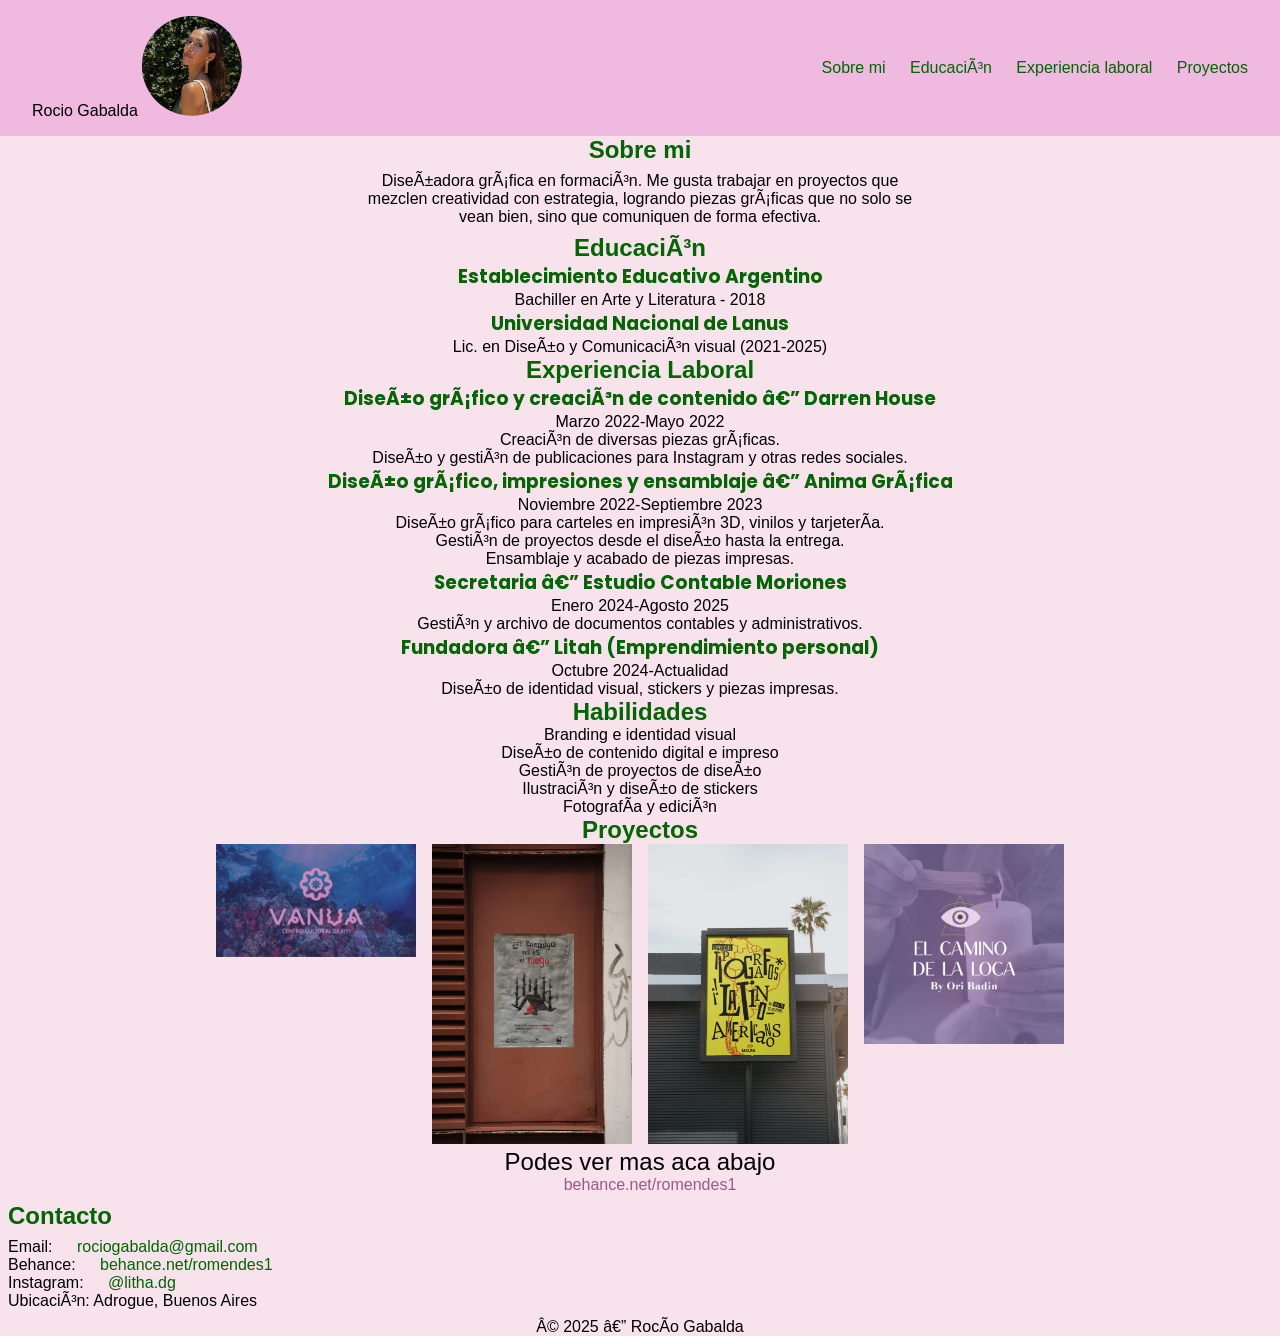
==== index.html @ cb828df1 "actualizaciones en css" ====
<!DOCTYPE html>
<html>

<head>
    <link rel="icon" href="imagenes/rg.png" alt="favicon"
    <meta charset="utf-8" />
    <title>Rocio Gabalda</title>
    <link rel="stylesheet" href="estilos.css">
</head>

<body>
    <header>
        <div class="nombreylogo>"
        <h1>Rocio Gabalda</h1>
        <img src="imagenes/yo.png" alt="foto perfil" width="100" height="100" />
        </div>
        <nav>
            <a href="#sobre-mi">Sobre mi</a>
            <a href="#educacion">Educación</a>
            <a href="#experiencia laboral">Experiencia laboral</a>
            <a href="#proyectos">Proyectos</a>
        </nav>
    </header>
    <main>
        <section class="flexbox_sobremi">
            <h2 class="titulo_sobremi">Sobre mi</h2>
            <p class="descripcion_sobremi">Diseñadora gráfica en formación. Me gusta trabajar en proyectos que mezclen
                creatividad con
                estrategia, logrando piezas gráficas que no solo se vean bien, sino que
                comuniquen de forma efectiva.</p>
        </section>
        <section id="contenedor" class="flexbox-educacion">
            <h2>Educación</h2>
            <div class="eduacion-contenedor"></div>
            </div>
            <div class="educativo">
                <h3>Establecimiento Educativo Argentino</h3>
                <p>Bachiller en Arte y Literatura - 2018</p>
            </div>
            <div class="unla">
                <h3>Universidad Nacional de Lanus</h3>
                <p>Lic. en Diseño y Comunicación visual (2021-2025)</p>
            </div>
        </section>
        <section class="flexbox_trabajos">
            <h2>Experiencia Laboral</h2>
            <article>
                <h3>Diseño gráfico y creación de contenido — Darren House</h3>
                <p>Marzo 2022-Mayo 2022</p>
                <ul>
                    <li>Creación de diversas piezas gráficas.</li>
                    <li>Diseño y gestión de publicaciones para Instagram y otras redes sociales.</li>
                </ul>
            </article>
            <article>
                <h3>Diseño gráfico, impresiones y ensamblaje — Anima Gráfica</h3>
                <p>Noviembre 2022-Septiembre 2023</p>
                <ul>
                    <li>Diseño gráfico para carteles en impresión 3D, vinilos y tarjetería.</li>
                    <li>Gestión de proyectos desde el diseño hasta la entrega.</li>
                    <li>Ensamblaje y acabado de piezas impresas.</li>
                </ul>
            </article>
            <article>
                <h3>Secretaria — Estudio Contable Moriones</h3>
                <p>Enero 2024-Agosto 2025</p>
                <ul>
                    <li>Gestión y archivo de documentos contables y administrativos.</li>
                </ul>
            </article>
            <article>
                <h3>Fundadora — Litah (Emprendimiento personal)</h3>
                <p>Octubre 2024-Actualidad</p>
                <ul>
                    <li>Diseño de identidad visual, stickers y piezas impresas.</li>
                </ul>
            </article>
        </section>
        <h2>Habilidades</h2>
        <ul>
            <li>Branding e identidad visual</li>
            <li>Diseño de contenido digital e impreso</li>
            <li>Gestión de proyectos de diseño</li>
            <li>Ilustración y diseño de stickers</li>
            <li>Fotografía y edición</li>
        </ul>
        <section>
            <h2>Proyectos</h2>
            <ul class="proyectos_imagenes_flex">
                <li><img src="imagenes/vanua.jpg" alt="vanua centro cultural" width="200"></li>
                <li><img src="imagenes/Glued.jpeg" alt="poster incendios" width="200"></li>
                <li><img src="imagenes/tipografia.jpeg" alt="poster tipografico" width="200"></li>
                <li><img src="imagenes/elcaminodelaloca.jpg" alt="el camino de la loca" width="200"></li>
            </ul>
        </section>
        <div class="flexbox_vermas">
            <p class="vermas">Podes ver mas aca abajo</p>
            <a class="behance" href="https://www.behance.net/romendes1" target="_blank">behance.net/romendes1</a>
        </div>
    </main>
    <footer>
        <h2 class="contactoalineado">Contacto</h2>
        <ul class="alinearcontactos">
            <li>Email: <a href="mailto:rociogabalda@gmail.com">rociogabalda@gmail.com</a></li>
            <li>Behance: <a href="https://www.behance.net/romendes1" target="_blank">behance.net/romendes1</a></li>
            <li>Instagram: <a href="https://www.instagram.com/litha.dg" target="_blank">@litha.dg</a></li>
            <li>Ubicación: Adrogue, Buenos Aires</li>
        </ul>
        <p>© 2025 — Rocío Gabalda</p>
    </footer>
</body>

</html>
---- estilos.css ----
/* CSS DOCUMENT */
@charset "utf-8";

@font-face {
    font-family: poppins regular;
    src: url(fuentes/Poppins-Regular.ttf) format(truetype);
    font-weight: normal;
    font-style: normal;
}

@font-face {
    font-family: poppins bold;
    src: url(fuentes/Poppins-Bold.ttf) format(truetype);
    font-weight: bold;
    font-style: normal;
}

@font-face {
    font-family: poppins light;
    src: url(fuentes/Poppins-Light.ttf) format(truetype);
    font-weight: lighter;
    font-style: normal;

}


body {
    font-family: poppins light, sans-serif;
    color:s #1d851daf;
    background-color: #f8e2eb;
}

/*aplicaciones*/


h2 {
    font-family: poppins bold, sans-serif color;
    color: darkgreen
}

h3 {
    font-family: poppins bold, sans-serif;
    color: darkgreen
}

* {
    margin: 0;
    padding: 0;
    box-sizing: border-box;
}
header {
    display: flex;
    align-items: center;
    justify-content: space-between;
    padding: 16px 32px;
    background-color: rgb(240, 186, 224);
}
.nombreylogo {
    display: flex;
    align-items: center;
}
h1 {
    font-family: poppins regular, sans-serif;
    font-size: 2.5rem;
    color: darkgreen
}
a {
    text-decoration: none;  
    color: darkgreen;
    margin-left: 20px;
}
a:hover {
    color: rgb(156, 88, 136);
}
.descripcion_sobremi {
    display: flex;
    align-items: center;
    justify-content: space-between;
    width: 35rem;
    margin: 0.5rem;
    text-align: center;

}

.flexbox_sobremi {
    display: flex;
    align-items: center;
    flex-direction: column;
}

.proyectos_imagenes_flex {
    display: flex;
    justify-content: center;
    gap: 1rem;
    list-style: none;
    flex-wrap: wrap;
}
.flexbox_vermas {
    display: flex;
    flex-direction: column;
    text-align: center;
}
.vermas {
    font-size: 1.5rem;
}
.behance {
    text-decoration: none;
    color: rgb(156, 88, 136);
}
.behance:hover {
    color: rgb(9, 75, 29);
    font-weight: bold;
}
p, h2, h3 {
    text-wrap-style:balance;
    text-align: center;
}
ul {
    text-wrap-style:balance;
    text-align: center;
    list-style: none;
}
.alinearcontactos, .contactoalineado {
    text-align: left;
    margin: 0.5rem
;
}
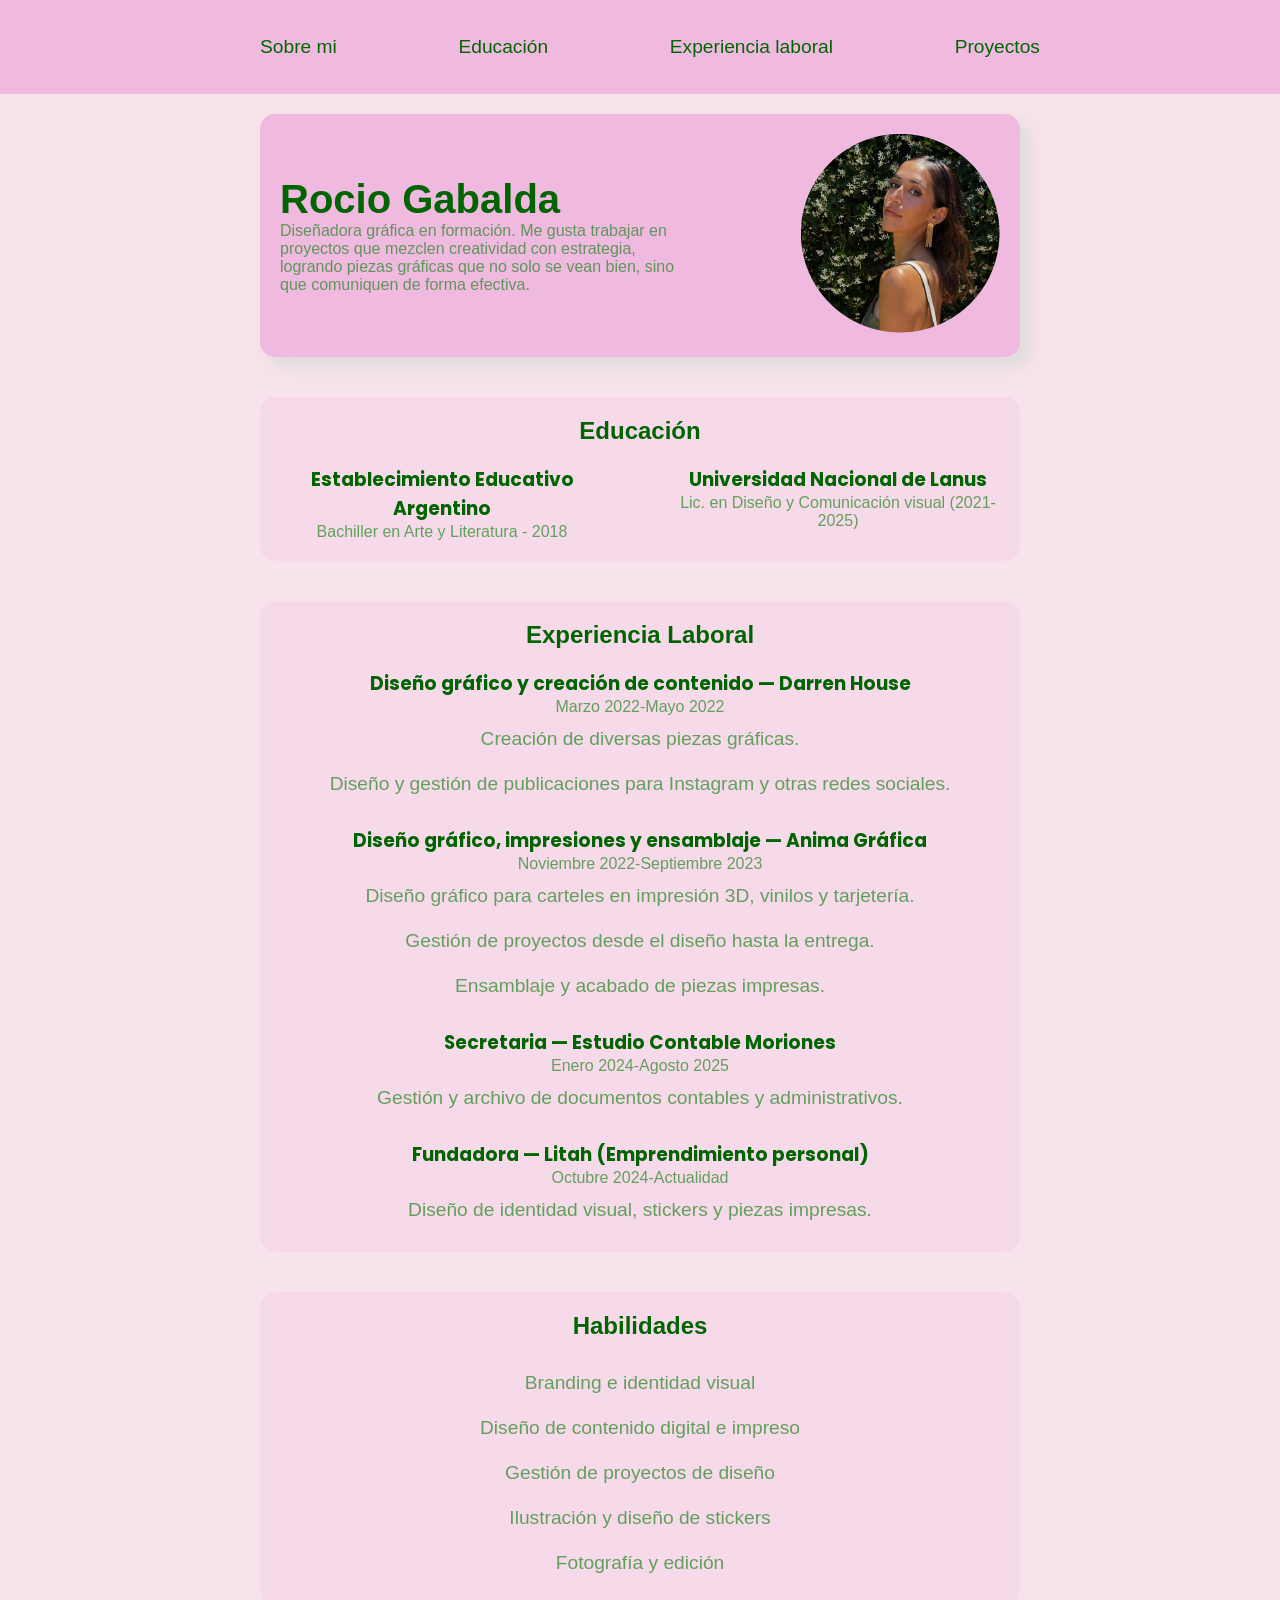
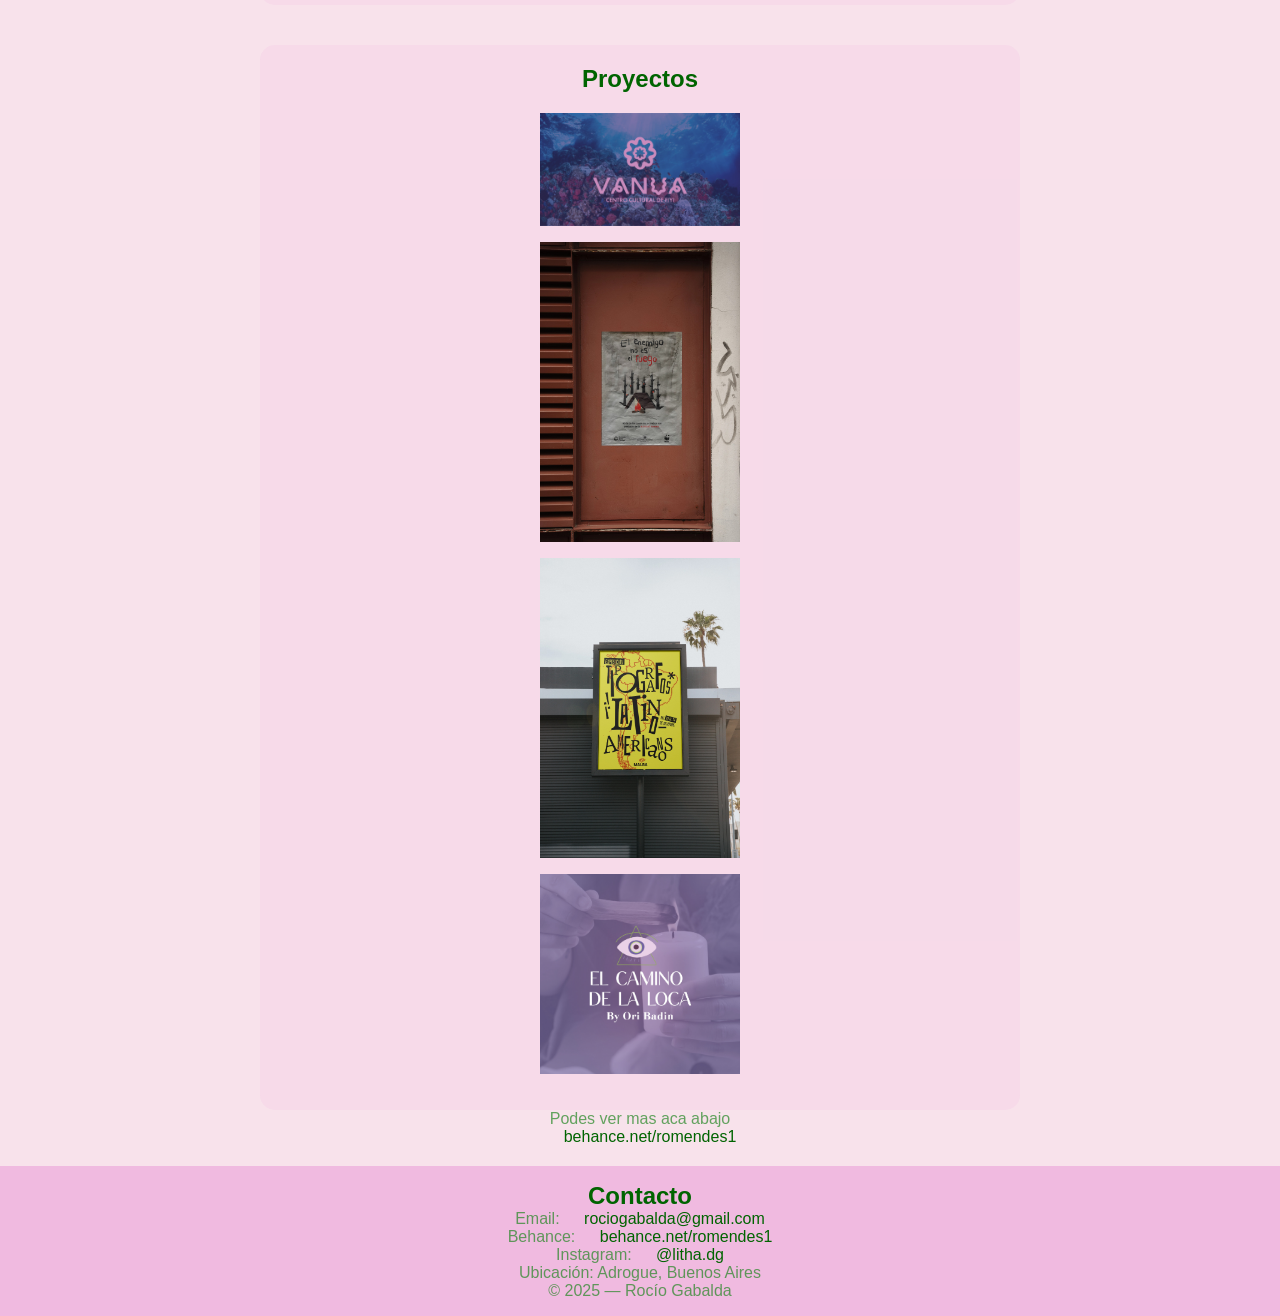
==== commit 83f033c7: "actualizaciones en css y html" ====
--- a/index.html
+++ b/index.html
@@ -1,81 +1,84 @@
 <!DOCTYPE html>
-<html>
-
+<html lang="es">
+ 
 <head>
-    <link rel="icon" href="imagenes/rg.png" alt="favicon"
-    <meta charset="utf-8" />
+    <link rel="icon" href="imagenes/rg.png" alt="favicon">
+    <meta charset="utf-8"/>
     <title>Rocio Gabalda</title>
     <link rel="stylesheet" href="estilos.css">
 </head>
-
+ 
 <body>
-    <header>
-        <div class="nombreylogo>"
-        <h1>Rocio Gabalda</h1>
-        <img src="imagenes/yo.png" alt="foto perfil" width="100" height="100" />
-        </div>
-        <nav>
-            <a href="#sobre-mi">Sobre mi</a>
-            <a href="#educacion">Educación</a>
-            <a href="#experiencia laboral">Experiencia laboral</a>
-            <a href="#proyectos">Proyectos</a>
-        </nav>
-    </header>
-    <main>
-        <section class="flexbox_sobremi">
-            <h2 class="titulo_sobremi">Sobre mi</h2>
-            <p class="descripcion_sobremi">Diseñadora gráfica en formación. Me gusta trabajar en proyectos que mezclen
+<header>
+    <nav>
+        <a href="#sobre-mi">Sobre mi</a>
+        <a href="#educacion">Educación</a>
+        <a href="#experiencia laboral">Experiencia laboral</a>
+        <a href="#proyectos">Proyectos</a>
+    </nav>
+</header>
+ 
+<main>
+    <div class="contenedor-titulo">
+        <div>
+            <h1>Rocio Gabalda</h1>
+            <p>
+                Diseñadora gráfica en formación. Me gusta trabajar en proyectos que mezclen
                 creatividad con
                 estrategia, logrando piezas gráficas que no solo se vean bien, sino que
-                comuniquen de forma efectiva.</p>
-        </section>
-        <section id="contenedor" class="flexbox-educacion">
-            <h2>Educación</h2>
-            <div class="eduacion-contenedor"></div>
-            </div>
-            <div class="educativo">
-                <h3>Establecimiento Educativo Argentino</h3>
-                <p>Bachiller en Arte y Literatura - 2018</p>
-            </div>
-            <div class="unla">
-                <h3>Universidad Nacional de Lanus</h3>
-                <p>Lic. en Diseño y Comunicación visual (2021-2025)</p>
-            </div>
-        </section>
-        <section class="flexbox_trabajos">
-            <h2>Experiencia Laboral</h2>
-            <article>
-                <h3>Diseño gráfico y creación de contenido — Darren House</h3>
-                <p>Marzo 2022-Mayo 2022</p>
-                <ul>
-                    <li>Creación de diversas piezas gráficas.</li>
-                    <li>Diseño y gestión de publicaciones para Instagram y otras redes sociales.</li>
-                </ul>
-            </article>
-            <article>
-                <h3>Diseño gráfico, impresiones y ensamblaje — Anima Gráfica</h3>
-                <p>Noviembre 2022-Septiembre 2023</p>
-                <ul>
-                    <li>Diseño gráfico para carteles en impresión 3D, vinilos y tarjetería.</li>
-                    <li>Gestión de proyectos desde el diseño hasta la entrega.</li>
-                    <li>Ensamblaje y acabado de piezas impresas.</li>
-                </ul>
-            </article>
-            <article>
-                <h3>Secretaria — Estudio Contable Moriones</h3>
-                <p>Enero 2024-Agosto 2025</p>
-                <ul>
-                    <li>Gestión y archivo de documentos contables y administrativos.</li>
-                </ul>
-            </article>
-            <article>
-                <h3>Fundadora — Litah (Emprendimiento personal)</h3>
-                <p>Octubre 2024-Actualidad</p>
-                <ul>
-                    <li>Diseño de identidad visual, stickers y piezas impresas.</li>
-                </ul>
-            </article>
-        </section>
+                comuniquen de forma efectiva.
+            </p>
+        </div>
+        <div>
+            <img src="imagenes/yo.png" alt="foto perfil"/>
+        </div>
+    </div>
+    <section id="contenedor" class="flexbox-educacion">
+        <h2>Educación</h2>
+        <div class="educativo">
+            <h3>Establecimiento Educativo Argentino</h3>
+            <p>Bachiller en Arte y Literatura - 2018</p>
+        </div>
+        <div class="unla">
+            <h3>Universidad Nacional de Lanus</h3>
+            <p>Lic. en Diseño y Comunicación visual (2021-2025)</p>
+        </div>
+    </section>
+    <section class="flexbox_trabajos">
+        <h2>Experiencia Laboral</h2>
+        <article>
+            <h3>Diseño gráfico y creación de contenido — Darren House</h3>
+            <p>Marzo 2022-Mayo 2022</p>
+            <ul>
+                <li>Creación de diversas piezas gráficas.</li>
+                <li>Diseño y gestión de publicaciones para Instagram y otras redes sociales.</li>
+            </ul>
+        </article>
+        <article>
+            <h3>Diseño gráfico, impresiones y ensamblaje — Anima Gráfica</h3>
+            <p>Noviembre 2022-Septiembre 2023</p>
+            <ul>
+                <li>Diseño gráfico para carteles en impresión 3D, vinilos y tarjetería.</li>
+                <li>Gestión de proyectos desde el diseño hasta la entrega.</li>
+                <li>Ensamblaje y acabado de piezas impresas.</li>
+            </ul>
+        </article>
+        <article>
+            <h3>Secretaria — Estudio Contable Moriones</h3>
+            <p>Enero 2024-Agosto 2025</p>
+            <ul>
+                <li>Gestión y archivo de documentos contables y administrativos.</li>
+            </ul>
+        </article>
+        <article>
+            <h3>Fundadora — Litah (Emprendimiento personal)</h3>
+            <p>Octubre 2024-Actualidad</p>
+            <ul>
+                <li>Diseño de identidad visual, stickers y piezas impresas.</li>
+            </ul>
+        </article>
+    </section>
+    <section>
         <h2>Habilidades</h2>
         <ul>
             <li>Branding e identidad visual</li>
@@ -84,30 +87,34 @@
             <li>Ilustración y diseño de stickers</li>
             <li>Fotografía y edición</li>
         </ul>
-        <section>
-            <h2>Proyectos</h2>
-            <ul class="proyectos_imagenes_flex">
-                <li><img src="imagenes/vanua.jpg" alt="vanua centro cultural" width="200"></li>
-                <li><img src="imagenes/Glued.jpeg" alt="poster incendios" width="200"></li>
-                <li><img src="imagenes/tipografia.jpeg" alt="poster tipografico" width="200"></li>
-                <li><img src="imagenes/elcaminodelaloca.jpg" alt="el camino de la loca" width="200"></li>
-            </ul>
-        </section>
-        <div class="flexbox_vermas">
-            <p class="vermas">Podes ver mas aca abajo</p>
+    </section>
+    <section>
+        <h2>Proyectos</h2>
+        <ul class="proyectos_imagenes_flex">
+            <li><img src="imagenes/vanua.jpg" alt="vanua centro cultural" width="200"></li>
+            <li><img src="imagenes/Glued.jpeg" alt="poster incendios" width="200"></li>
+            <li><img src="imagenes/tipografia.jpeg" alt="poster tipografico" width="200"></li>
+            <li><img src="imagenes/elcaminodelaloca.jpg" alt="el camino de la loca" width="200"></li>
+        </ul>
+    </section>
+    <div class="flexbox_vermas">
+        <p class="vermas">Podes ver mas aca abajo</p>
+        <p>
             <a class="behance" href="https://www.behance.net/romendes1" target="_blank">behance.net/romendes1</a>
-        </div>
-    </main>
-    <footer>
-        <h2 class="contactoalineado">Contacto</h2>
-        <ul class="alinearcontactos">
-            <li>Email: <a href="mailto:rociogabalda@gmail.com">rociogabalda@gmail.com</a></li>
-            <li>Behance: <a href="https://www.behance.net/romendes1" target="_blank">behance.net/romendes1</a></li>
-            <li>Instagram: <a href="https://www.instagram.com/litha.dg" target="_blank">@litha.dg</a></li>
-            <li>Ubicación: Adrogue, Buenos Aires</li>
-        </ul>
-        <p>© 2025 — Rocío Gabalda</p>
-    </footer>
+        </p>
+ 
+    </div>
+</main>
+<footer>
+    <h2 class="contactoalineado">Contacto</h2>
+    <ul class="alinearcontactos">
+        <li>Email: <a href="mailto:rociogabalda@gmail.com">rociogabalda@gmail.com</a></li>
+        <li>Behance: <a href="https://www.behance.net/romendes1" target="_blank">behance.net/romendes1</a></li>
+        <li>Instagram: <a href="https://www.instagram.com/litha.dg" target="_blank">@litha.dg</a></li>
+        <li>Ubicación: Adrogue, Buenos Aires</li>
+    </ul>
+    <p>© 2025 — Rocío Gabalda</p>
+</footer>
 </body>
-
-</html>+ 
+</html>
--- a/estilos.css
+++ b/estilos.css
@@ -1,127 +1,169 @@
-/* CSS DOCUMENT */
-@charset "utf-8";
-
+@charset "utf-8"; /* CSS DOCUMENT */
+ 
 @font-face {
     font-family: poppins regular;
     src: url(fuentes/Poppins-Regular.ttf) format(truetype);
     font-weight: normal;
     font-style: normal;
 }
-
+ 
 @font-face {
     font-family: poppins bold;
     src: url(fuentes/Poppins-Bold.ttf) format(truetype);
     font-weight: bold;
     font-style: normal;
 }
-
+ 
 @font-face {
     font-family: poppins light;
     src: url(fuentes/Poppins-Light.ttf) format(truetype);
-    font-weight: lighter;
+    font-weight: auto;
     font-style: normal;
-
 }
-
-
-body {
-    font-family: poppins light, sans-serif;
-    color:s #1d851daf;
-    background-color: #f8e2eb;
-}
-
-/*aplicaciones*/
-
-
-h2 {
-    font-family: poppins bold, sans-serif color;
-    color: darkgreen
-}
-
-h3 {
-    font-family: poppins bold, sans-serif;
-    color: darkgreen
-}
-
+ 
 * {
     margin: 0;
     padding: 0;
     box-sizing: border-box;
 }
-header {
-    display: flex;
-    align-items: center;
-    justify-content: space-between;
-    padding: 16px 32px;
-    background-color: rgb(240, 186, 224);
+ 
+body {
+    font-family: poppins light, sans-serif;
+    color: #1d851daf;
+    background-color: #f8e2eb;
 }
-.nombreylogo {
-    display: flex;
-    align-items: center;
-}
+ 
+/*aplicaciones*/
+ 
 h1 {
     font-family: poppins regular, sans-serif;
     font-size: 2.5rem;
     color: darkgreen
 }
+ 
+h2 {
+    font-family: poppins bold, sans-serif color;
+    color: darkgreen
+}
+ 
+h3 {
+    font-family: poppins bold, sans-serif;
+    color: darkgreen
+}
+ 
 a {
-    text-decoration: none;  
+    text-decoration: none;
     color: darkgreen;
     margin-left: 20px;
 }
+ 
 a:hover {
     color: rgb(156, 88, 136);
 }
-.descripcion_sobremi {
+ 
+p, h2, h3 {
+    text-align: center;
+}
+ 
+ul {
+    text-align: center;
+    list-style: none;
+}
+ 
+header {
+    padding: 16px 32px;
+    background-color: rgb(240, 186, 224);
+    width: 100%;
+}
+ 
+header nav {
     display: flex;
     align-items: center;
     justify-content: space-between;
-    width: 35rem;
-    margin: 0.5rem;
-    text-align: center;
-
+    max-width: 800px;
+    margin: 0 auto;
+    padding-top: 20px;
+    padding-bottom: 20px;
 }
-
-.flexbox_sobremi {
+ 
+header nav a {
+    text-decoration: none;
+    color: darkgreen;
+    font-size: 1.2rem;
+}
+ 
+main {
+    max-width: 800px;
+    margin: 0 auto;
+    padding: 20px;
+}
+ 
+ 
+div.contenedor-titulo {
+    /*border: 1px solid darkgreen;*/
+    padding: 20px;
     display: flex;
+    gap: 20px;
+    justify-content: space-between;
     align-items: center;
-    flex-direction: column;
+    background-color: rgb(240, 186, 224);
+    border-radius: 15px;
+    box-shadow: #DDD 10px 10px 15px;
 }
-
-.proyectos_imagenes_flex {
+ 
+div.contenedor-titulo div:first-child {
+    max-width: 400px;
+}
+ 
+div.contenedor-titulo div:first-child p  {
+    text-align: left;
+}
+ 
+div.contenedor-titulo h1 {
+    margin:0;
+    padding:0;
+}
+ 
+section {
+    margin-top: 40px;
+    padding:20px;
+    background-color: rgba(240, 185, 223, 0.2);
     display: flex;
-    justify-content: center;
-    gap: 1rem;
-    list-style: none;
     flex-wrap: wrap;
+    gap: 20px;
+    justify-content: space-between;
+    justify-items: center;
+    border-radius: 15px;
 }
-.flexbox_vermas {
-    display: flex;
-    flex-direction: column;
+ 
+section h2 {
+    width: 100%;
+}
+section div {
+    width: 45%;
     text-align: center;
 }
-.vermas {
-    font-size: 1.5rem;
-}
-.behance {
-    text-decoration: none;
-    color: rgb(156, 88, 136);
-}
-.behance:hover {
-    color: rgb(9, 75, 29);
-    font-weight: bold;
-}
-p, h2, h3 {
-    text-wrap-style:balance;
+section article {
+    width: 100%;
     text-align: center;
 }
-ul {
-    text-wrap-style:balance;
+section ul {
+    width: 100%;
     text-align: center;
-    list-style: none;
 }
-.alinearcontactos, .contactoalineado {
-    text-align: left;
-    margin: 0.5rem
-;
+section ul li {
+    font-size: 1.2rem;
+    line-height: 45px;
+    transition: all 0.3s ease-in-out;
+    cursor: pointer;
+}
+section ul li:hover {
+    color: rgb(240, 186, 224);
+    transform: scale(1.1);
+}
+ 
+footer {
+    padding: 16px 32px;
+    background-color: rgb(240, 186, 224);
+    width: 100%;
 }
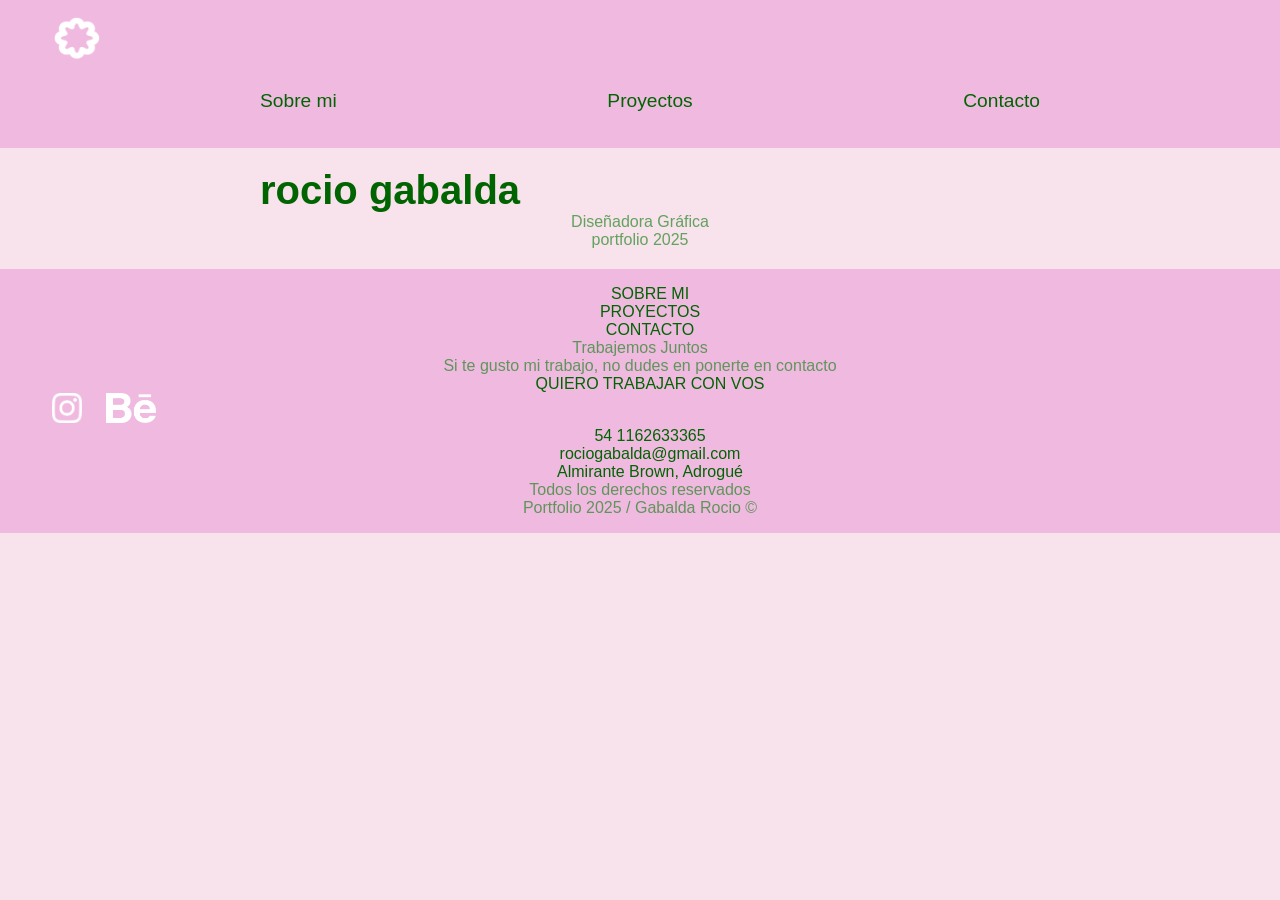
==== commit 3fbd3df3: "agregue fuentes" ====
--- a/index.html
+++ b/index.html
@@ -1,120 +1,106 @@
 <!DOCTYPE html>
 <html lang="es">
- 
+
 <head>
-    <link rel="icon" href="imagenes/rg.png" alt="favicon">
+    <link rel="icon" href="imagenes/favicon-rochi.png" alt="favicon">
     <meta charset="utf-8"/>
     <title>Rocio Gabalda</title>
     <link rel="stylesheet" href="estilos.css">
 </head>
- 
+
 <body>
+    
+<!---------------------------------------- HEADER --------------------------------------------->
+
 <header>
+    <a href="index.html" target="_self" class="header_logo-container">
+        <img class="header_logo" src="imagenes/header/logo-inicio.png" width="50px" height="50px">
+    </a>
     <nav>
-        <a href="#sobre-mi">Sobre mi</a>
-        <a href="#educacion">Educación</a>
-        <a href="#experiencia laboral">Experiencia laboral</a>
-        <a href="#proyectos">Proyectos</a>
+        <a href="sobremi.html"target="_self">Sobre mi</a>
+        <a href="proyectos.html" target="_self">Proyectos</a>
+        <a href="contacto.html" target="_self">Contacto</a>
     </nav>
 </header>
- 
-<main>
-    <div class="contenedor-titulo">
-        <div>
-            <h1>Rocio Gabalda</h1>
-            <p>
-                Diseñadora gráfica en formación. Me gusta trabajar en proyectos que mezclen
-                creatividad con
-                estrategia, logrando piezas gráficas que no solo se vean bien, sino que
-                comuniquen de forma efectiva.
-            </p>
+
+<!---------------------------------------- MAIN --------------------------------------------->
+
+<main class="hero_fondo">
+    <div class="hero_contenedor">
+        <div class="titulo_contenedor">
+            <h1 class="titulo_hero">rocio gabalda</h1>
+            <p class="subtitulo_hero">Diseñadora Gráfica</p>
         </div>
         <div>
-            <img src="imagenes/yo.png" alt="foto perfil"/>
+            <p class="portfolio_2025">portfolio 2025</p>
         </div>
     </div>
-    <section id="contenedor" class="flexbox-educacion">
-        <h2>Educación</h2>
-        <div class="educativo">
-            <h3>Establecimiento Educativo Argentino</h3>
-            <p>Bachiller en Arte y Literatura - 2018</p>
+</main>
+
+<!---------------------------------------- FOOTER --------------------------------------------->
+
+<footer class="footer_contenedor">
+    <div class="footer_contactos">
+        <div class="botones_contenedor">
+            <div class="interlineado_botones_footer">
+            <ul class="botones_footer">
+                <li><a href="sobremi.html">SOBRE MI</a></li>
+                <li><a href="proyectos.html">PROYECTOS</a></li>
+                <li><a href="contacto.html">CONTACTO</a></li>
+            </ul>
         </div>
-        <div class="unla">
-            <h3>Universidad Nacional de Lanus</h3>
-            <p>Lic. en Diseño y Comunicación visual (2021-2025)</p>
         </div>
-    </section>
-    <section class="flexbox_trabajos">
-        <h2>Experiencia Laboral</h2>
-        <article>
-            <h3>Diseño gráfico y creación de contenido — Darren House</h3>
-            <p>Marzo 2022-Mayo 2022</p>
+
+    <div class="container_trabajemosjuntos">
+        <div class="titulo_trabajemos">
+            <p class="trabajemosjuntos">Trabajemos Juntos</p>
+            <p class="sitegustomitrabajo">Si te gusto mi trabajo, no dudes en ponerte en contacto</p>
+        </div>
+        <div class="container_boton_quierotrabajarconvos">
+            <p class="boton_quierotrabajarconvos"><a href="contacto.html">QUIERO TRABAJAR CON VOS</a></p>
+        </div>
+    </div>
+
+    <div class="container_contactos">
+        <div class="derecha_contactos">
+            <div class="container_iconos_redes">
+                <a class="iconos_redes" href="https://www.instagram.com/litha.dg/" target="_blank">
+                    <img href="https://www.instagram.com/litha.dg/" target="_blank" src="imagenes/footer/instagram.png" width="30px" height="30px" alt="iconoig">
+                </a>
+                <a class="iconos_redes" href="https://www.behance.net/romendes1" target="_blank">
+                    <img src="imagenes/footer/behance.png" width="50px" height="30px" alt="iconobehance"> 
+                </a>
+            </div>
+
+        <div class="container_lista_contactos">    
             <ul>
-                <li>Creación de diversas piezas gráficas.</li>
-                <li>Diseño y gestión de publicaciones para Instagram y otras redes sociales.</li>
+                <li> 
+                    <a class="lista_contactos" href="" target="_blank">54 1162633365 </a>
+                </li>
+                <li> 
+                    <a class="lista_contactos" href="" target="_blank">rociogabalda@gmail.com </a>
+                </li>
+                <li> 
+                    <a class="lista_contactos" href="" target="_blank">Almirante Brown, Adrogué</a>
+                </li>
             </ul>
-        </article>
-        <article>
-            <h3>Diseño gráfico, impresiones y ensamblaje — Anima Gráfica</h3>
-            <p>Noviembre 2022-Septiembre 2023</p>
-            <ul>
-                <li>Diseño gráfico para carteles en impresión 3D, vinilos y tarjetería.</li>
-                <li>Gestión de proyectos desde el diseño hasta la entrega.</li>
-                <li>Ensamblaje y acabado de piezas impresas.</li>
-            </ul>
-        </article>
-        <article>
-            <h3>Secretaria — Estudio Contable Moriones</h3>
-            <p>Enero 2024-Agosto 2025</p>
-            <ul>
-                <li>Gestión y archivo de documentos contables y administrativos.</li>
-            </ul>
-        </article>
-        <article>
-            <h3>Fundadora — Litah (Emprendimiento personal)</h3>
-            <p>Octubre 2024-Actualidad</p>
-            <ul>
-                <li>Diseño de identidad visual, stickers y piezas impresas.</li>
-            </ul>
-        </article>
-    </section>
-    <section>
-        <h2>Habilidades</h2>
-        <ul>
-            <li>Branding e identidad visual</li>
-            <li>Diseño de contenido digital e impreso</li>
-            <li>Gestión de proyectos de diseño</li>
-            <li>Ilustración y diseño de stickers</li>
-            <li>Fotografía y edición</li>
-        </ul>
-    </section>
-    <section>
-        <h2>Proyectos</h2>
-        <ul class="proyectos_imagenes_flex">
-            <li><img src="imagenes/vanua.jpg" alt="vanua centro cultural" width="200"></li>
-            <li><img src="imagenes/Glued.jpeg" alt="poster incendios" width="200"></li>
-            <li><img src="imagenes/tipografia.jpeg" alt="poster tipografico" width="200"></li>
-            <li><img src="imagenes/elcaminodelaloca.jpg" alt="el camino de la loca" width="200"></li>
-        </ul>
-    </section>
-    <div class="flexbox_vermas">
-        <p class="vermas">Podes ver mas aca abajo</p>
-        <p>
-            <a class="behance" href="https://www.behance.net/romendes1" target="_blank">behance.net/romendes1</a>
-        </p>
- 
+        </div>
+        </div>
     </div>
-</main>
-<footer>
-    <h2 class="contactoalineado">Contacto</h2>
-    <ul class="alinearcontactos">
-        <li>Email: <a href="mailto:rociogabalda@gmail.com">rociogabalda@gmail.com</a></li>
-        <li>Behance: <a href="https://www.behance.net/romendes1" target="_blank">behance.net/romendes1</a></li>
-        <li>Instagram: <a href="https://www.instagram.com/litha.dg" target="_blank">@litha.dg</a></li>
-        <li>Ubicación: Adrogue, Buenos Aires</li>
-    </ul>
-    <p>© 2025 — Rocío Gabalda</p>
+
+    </div>
+
+
+            <div class="container_derechosdeautor">
+                <div class="texto_derechos">
+                    <p>Todos los derechos reservados</p>
+                </div>
+                <div class="texto_derechos">
+                    <p>Portfolio 2025 / Gabalda Rocio ©</p>
+                </div>
+            </div>
+        
 </footer>
 </body>
- 
+
 </html>
--- a/estilos.css
+++ b/estilos.css
@@ -1,26 +1,33 @@
 @charset "utf-8"; /* CSS DOCUMENT */
- 
+
 @font-face {
-    font-family: poppins regular;
-    src: url(fuentes/Poppins-Regular.ttf) format(truetype);
+    font-family: comba;
+    src: url(fuentes/Comba\ BoldUltraWide.ttf) format(truetype);
     font-weight: normal;
     font-style: normal;
 }
- 
+
 @font-face {
     font-family: poppins bold;
     src: url(fuentes/Poppins-Bold.ttf) format(truetype);
     font-weight: bold;
     font-style: normal;
 }
- 
+
 @font-face {
-    font-family: poppins light;
-    src: url(fuentes/Poppins-Light.ttf) format(truetype);
-    font-weight: auto;
+    font-family: poppins medium;
+    src: url(fuentes/Poppins-Medium.ttf) format(truetype);
+    font-weight: medium;
     font-style: normal;
 }
- 
+
+@font-face {
+    font-family: poppins semi bold;
+    src: url(fuentes/Poppins-SemiBold.ttf) format(truetype);
+    font-weight: bold;
+    font-style: normal;
+}
+
 * {
     margin: 0;
     padding: 0;
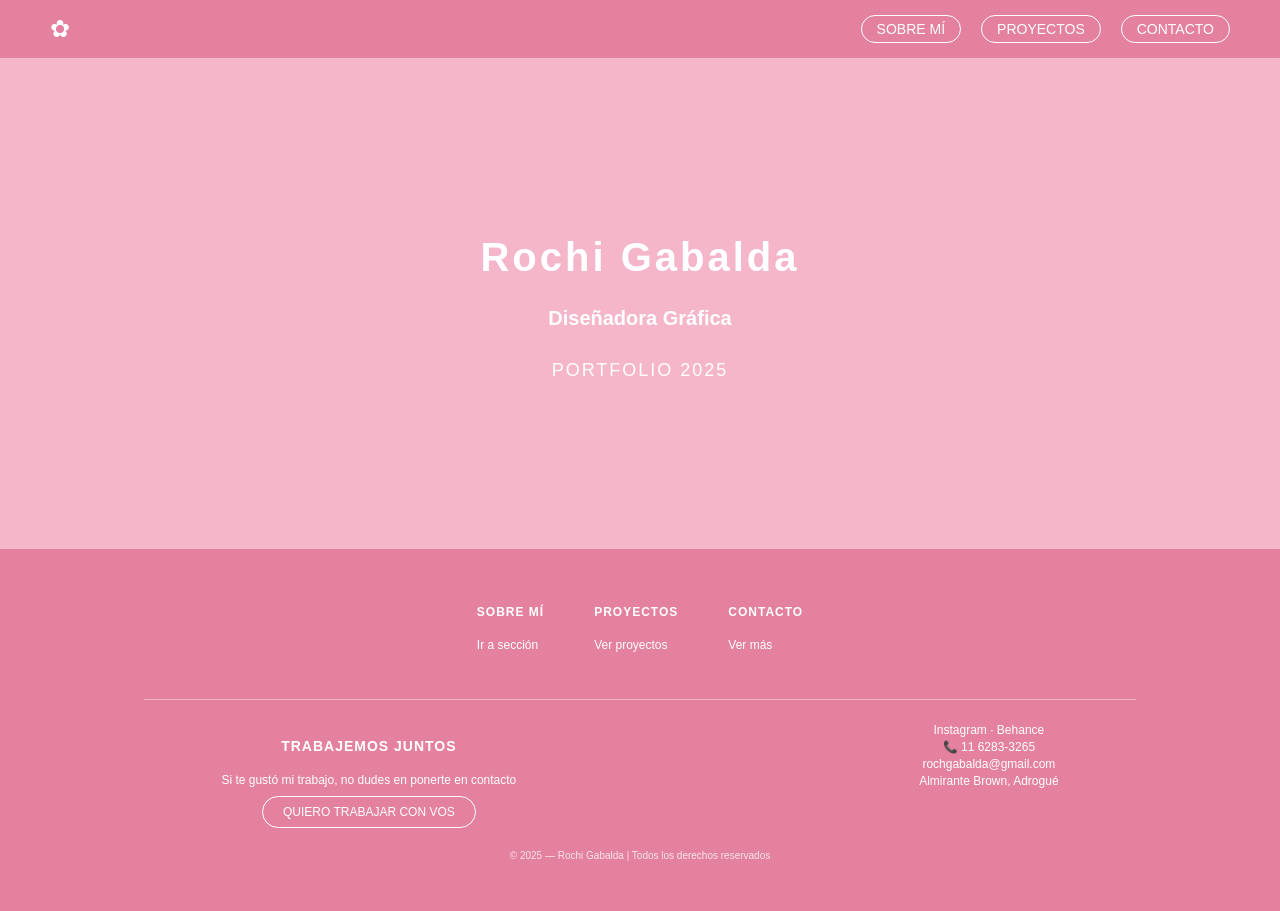
==== commit 8923d6a0: "cambie el index" ====
--- a/index.html
+++ b/index.html
@@ -1,106 +1,66 @@
 <!DOCTYPE html>
 <html lang="es">
+<head>
+  <meta charset="UTF-8">
+  <meta name="viewport" content="width=device-width, initial-scale=1.0">
+  <title>Rochi Gabalda - Portfolio 2025</title>
+  <link rel="stylesheet" href="estilos.css">
+</head>
+<body>
+  <!-- Barra de navegación -->
+  <header>
+    <div class="logo">✿</div>
+    <nav>
+      <ul>
+        <li><a href="#sobre-mi">SOBRE MÍ</a></li>
+        <li><a href="#proyectos">PROYECTOS</a></li>
+        <li><a href="#contacto">CONTACTO</a></li>
+      </ul>
+    </nav>
+  </header>
 
-<head>
-    <link rel="icon" href="imagenes/favicon-rochi.png" alt="favicon">
-    <meta charset="utf-8"/>
-    <title>Rocio Gabalda</title>
-    <link rel="stylesheet" href="estilos.css">
-</head>
+  <!-- Sección principal -->
+  <main>
+    <h1>Rochi Gabalda</h1>
+    <h2>Diseñadora Gráfica</h2>
+    <p class="portfolio">PORTFOLIO 2025</p>
+  </main>
 
-<body>
-    
-<!---------------------------------------- HEADER --------------------------------------------->
-
-<header>
-    <a href="index.html" target="_self" class="header_logo-container">
-        <img class="header_logo" src="imagenes/header/logo-inicio.png" width="50px" height="50px">
-    </a>
-    <nav>
-        <a href="sobremi.html"target="_self">Sobre mi</a>
-        <a href="proyectos.html" target="_self">Proyectos</a>
-        <a href="contacto.html" target="_self">Contacto</a>
-    </nav>
-</header>
-
-<!---------------------------------------- MAIN --------------------------------------------->
-
-<main class="hero_fondo">
-    <div class="hero_contenedor">
-        <div class="titulo_contenedor">
-            <h1 class="titulo_hero">rocio gabalda</h1>
-            <p class="subtitulo_hero">Diseñadora Gráfica</p>
-        </div>
-        <div>
-            <p class="portfolio_2025">portfolio 2025</p>
-        </div>
-    </div>
-</main>
-
-<!---------------------------------------- FOOTER --------------------------------------------->
-
-<footer class="footer_contenedor">
-    <div class="footer_contactos">
-        <div class="botones_contenedor">
-            <div class="interlineado_botones_footer">
-            <ul class="botones_footer">
-                <li><a href="sobremi.html">SOBRE MI</a></li>
-                <li><a href="proyectos.html">PROYECTOS</a></li>
-                <li><a href="contacto.html">CONTACTO</a></li>
-            </ul>
-        </div>
-        </div>
-
-    <div class="container_trabajemosjuntos">
-        <div class="titulo_trabajemos">
-            <p class="trabajemosjuntos">Trabajemos Juntos</p>
-            <p class="sitegustomitrabajo">Si te gusto mi trabajo, no dudes en ponerte en contacto</p>
-        </div>
-        <div class="container_boton_quierotrabajarconvos">
-            <p class="boton_quierotrabajarconvos"><a href="contacto.html">QUIERO TRABAJAR CON VOS</a></p>
-        </div>
+  <!-- Footer -->
+  <footer>
+    <div class="footer-container">
+      <div class="columna">
+        <h4>SOBRE MÍ</h4>
+        <p><a href="#sobre-mi">Ir a sección</a></p>
+      </div>
+      <div class="columna">
+        <h4>PROYECTOS</h4>
+        <p><a href="#proyectos">Ver proyectos</a></p>
+      </div>
+      <div class="columna">
+        <h4>CONTACTO</h4>
+        <p><a href="#contacto">Ver más</a></p>
+      </div>
     </div>
 
-    <div class="container_contactos">
-        <div class="derecha_contactos">
-            <div class="container_iconos_redes">
-                <a class="iconos_redes" href="https://www.instagram.com/litha.dg/" target="_blank">
-                    <img href="https://www.instagram.com/litha.dg/" target="_blank" src="imagenes/footer/instagram.png" width="30px" height="30px" alt="iconoig">
-                </a>
-                <a class="iconos_redes" href="https://www.behance.net/romendes1" target="_blank">
-                    <img src="imagenes/footer/behance.png" width="50px" height="30px" alt="iconobehance"> 
-                </a>
-            </div>
+    <div class="divider"></div>
 
-        <div class="container_lista_contactos">    
-            <ul>
-                <li> 
-                    <a class="lista_contactos" href="" target="_blank">54 1162633365 </a>
-                </li>
-                <li> 
-                    <a class="lista_contactos" href="" target="_blank">rociogabalda@gmail.com </a>
-                </li>
-                <li> 
-                    <a class="lista_contactos" href="" target="_blank">Almirante Brown, Adrogué</a>
-                </li>
-            </ul>
-        </div>
-        </div>
+    <div class="footer-bottom">
+      <div class="trabajemos">
+        <h4>TRABAJEMOS JUNTOS</h4>
+        <p>Si te gustó mi trabajo, no dudes en ponerte en contacto</p>
+        <a href="#contacto" class="boton">QUIERO TRABAJAR CON VOS</a>
+      </div>
+
+      <div class="info">
+        <p><a href="#">Instagram</a> · <a href="#">Behance</a></p>
+        <p>📞 11 6283-3265</p>
+        <p>rochgabalda@gmail.com</p>
+        <p>Almirante Brown, Adrogué</p>
+      </div>
     </div>
 
-    </div>
-
-
-            <div class="container_derechosdeautor">
-                <div class="texto_derechos">
-                    <p>Todos los derechos reservados</p>
-                </div>
-                <div class="texto_derechos">
-                    <p>Portfolio 2025 / Gabalda Rocio ©</p>
-                </div>
-            </div>
-        
-</footer>
+    <p class="copy">© 2025 — Rochi Gabalda | Todos los derechos reservados</p>
+  </footer>
 </body>
-
 </html>
--- a/estilos.css
+++ b/estilos.css
@@ -1,176 +1,153 @@
-@charset "utf-8"; /* CSS DOCUMENT */
-
-@font-face {
-    font-family: comba;
-    src: url(fuentes/Comba\ BoldUltraWide.ttf) format(truetype);
-    font-weight: normal;
-    font-style: normal;
+/* Estilos generales */
+body {
+  margin: 0;
+  font-family: 'Poppins', sans-serif;
+  background-color: #f5b6c9;
+  color: #fff;
+  text-align: center;
+  background-image: url('tu-fondo.png'); /* Cambia por tu imagen */
+  background-size: cover;
+  background-position: center;
 }
 
-@font-face {
-    font-family: poppins bold;
-    src: url(fuentes/Poppins-Bold.ttf) format(truetype);
-    font-weight: bold;
-    font-style: normal;
+/* Header */
+header {
+  background-color: #e3819f;
+  display: flex;
+  justify-content: space-between;
+  align-items: center;
+  padding: 15px 50px;
 }
 
-@font-face {
-    font-family: poppins medium;
-    src: url(fuentes/Poppins-Medium.ttf) format(truetype);
-    font-weight: medium;
-    font-style: normal;
+.logo {
+  font-size: 24px;
 }
 
-@font-face {
-    font-family: poppins semi bold;
-    src: url(fuentes/Poppins-SemiBold.ttf) format(truetype);
-    font-weight: bold;
-    font-style: normal;
+nav ul {
+  list-style: none;
+  display: flex;
+  gap: 20px;
+  margin: 0;
+  padding: 0;
 }
 
-* {
-    margin: 0;
-    padding: 0;
-    box-sizing: border-box;
+nav a {
+  text-decoration: none;
+  color: #fff;
+  font-size: 14px;
+  border: 1px solid #fff;
+  border-radius: 20px;
+  padding: 5px 15px;
+  transition: 0.3s;
 }
- 
-body {
-    font-family: poppins light, sans-serif;
-    color: #1d851daf;
-    background-color: #f8e2eb;
+
+nav a:hover {
+  background-color: #fff;
+  color: #e3819f;
 }
- 
-/*aplicaciones*/
- 
-h1 {
-    font-family: poppins regular, sans-serif;
-    font-size: 2.5rem;
-    color: darkgreen
+
+/* Main */
+main {
+  padding: 150px 20px;
 }
- 
-h2 {
-    font-family: poppins bold, sans-serif color;
-    color: darkgreen
+
+main h1 {
+  font-size: 40px;
+  font-weight: 600;
+  letter-spacing: 3px;
 }
- 
-h3 {
-    font-family: poppins bold, sans-serif;
-    color: darkgreen
+
+main h2 {
+  font-size: 20px;
+  margin-top: 10px;
 }
- 
-a {
-    text-decoration: none;
-    color: darkgreen;
-    margin-left: 20px;
+
+.portfolio {
+  margin-top: 30px;
+  font-size: 18px;
+  letter-spacing: 2px;
 }
- 
-a:hover {
-    color: rgb(156, 88, 136);
+
+/* Footer */
+footer {
+  background-color: #e3819f;
+  padding: 40px 20px;
 }
- 
-p, h2, h3 {
-    text-align: center;
+
+.footer-container {
+  display: flex;
+  justify-content: center;
+  gap: 50px;
+  text-align: left;
+  margin-bottom: 30px;
 }
- 
-ul {
-    text-align: center;
-    list-style: none;
+
+.columna h4 {
+  margin-bottom: 5px;
+  font-size: 12px;
+  letter-spacing: 1px;
 }
- 
-header {
-    padding: 16px 32px;
-    background-color: rgb(240, 186, 224);
-    width: 100%;
+
+.columna a {
+  color: #fff;
+  font-size: 12px;
+  text-decoration: none;
 }
- 
-header nav {
-    display: flex;
-    align-items: center;
-    justify-content: space-between;
-    max-width: 800px;
-    margin: 0 auto;
-    padding-top: 20px;
-    padding-bottom: 20px;
+
+.divider {
+  width: 80%;
+  height: 1px;
+  background-color: #fff;
+  margin: 20px auto;
+  opacity: 0.4;
 }
- 
-header nav a {
-    text-decoration: none;
-    color: darkgreen;
-    font-size: 1.2rem;
+
+.footer-bottom {
+  display: flex;
+  justify-content: space-around;
+  align-items: flex-start;
+  flex-wrap: wrap;
+  text-align: center;
 }
- 
-main {
-    max-width: 800px;
-    margin: 0 auto;
-    padding: 20px;
+
+.trabajemos h4 {
+  font-size: 14px;
+  letter-spacing: 1px;
 }
- 
- 
-div.contenedor-titulo {
-    /*border: 1px solid darkgreen;*/
-    padding: 20px;
-    display: flex;
-    gap: 20px;
-    justify-content: space-between;
-    align-items: center;
-    background-color: rgb(240, 186, 224);
-    border-radius: 15px;
-    box-shadow: #DDD 10px 10px 15px;
+
+.trabajemos p {
+  font-size: 12px;
+  margin: 5px 0 15px;
 }
- 
-div.contenedor-titulo div:first-child {
-    max-width: 400px;
+
+.boton {
+  background-color: transparent;
+  border: 1px solid #fff;
+  border-radius: 20px;
+  color: #fff;
+  padding: 8px 20px;
+  font-size: 12px;
+  text-decoration: none;
+  transition: 0.3s;
 }
- 
-div.contenedor-titulo div:first-child p  {
-    text-align: left;
+
+.boton:hover {
+  background-color: #fff;
+  color: #e3819f;
 }
- 
-div.contenedor-titulo h1 {
-    margin:0;
-    padding:0;
+
+.info p {
+  margin: 3px 0;
+  font-size: 12px;
 }
- 
-section {
-    margin-top: 40px;
-    padding:20px;
-    background-color: rgba(240, 185, 223, 0.2);
-    display: flex;
-    flex-wrap: wrap;
-    gap: 20px;
-    justify-content: space-between;
-    justify-items: center;
-    border-radius: 15px;
+
+.info a {
+  color: #fff;
+  text-decoration: none;
 }
- 
-section h2 {
-    width: 100%;
+
+.copy {
+  margin-top: 30px;
+  font-size: 10px;
+  opacity: 0.8;
 }
-section div {
-    width: 45%;
-    text-align: center;
-}
-section article {
-    width: 100%;
-    text-align: center;
-}
-section ul {
-    width: 100%;
-    text-align: center;
-}
-section ul li {
-    font-size: 1.2rem;
-    line-height: 45px;
-    transition: all 0.3s ease-in-out;
-    cursor: pointer;
-}
-section ul li:hover {
-    color: rgb(240, 186, 224);
-    transform: scale(1.1);
-}
- 
-footer {
-    padding: 16px 32px;
-    background-color: rgb(240, 186, 224);
-    width: 100%;
-}
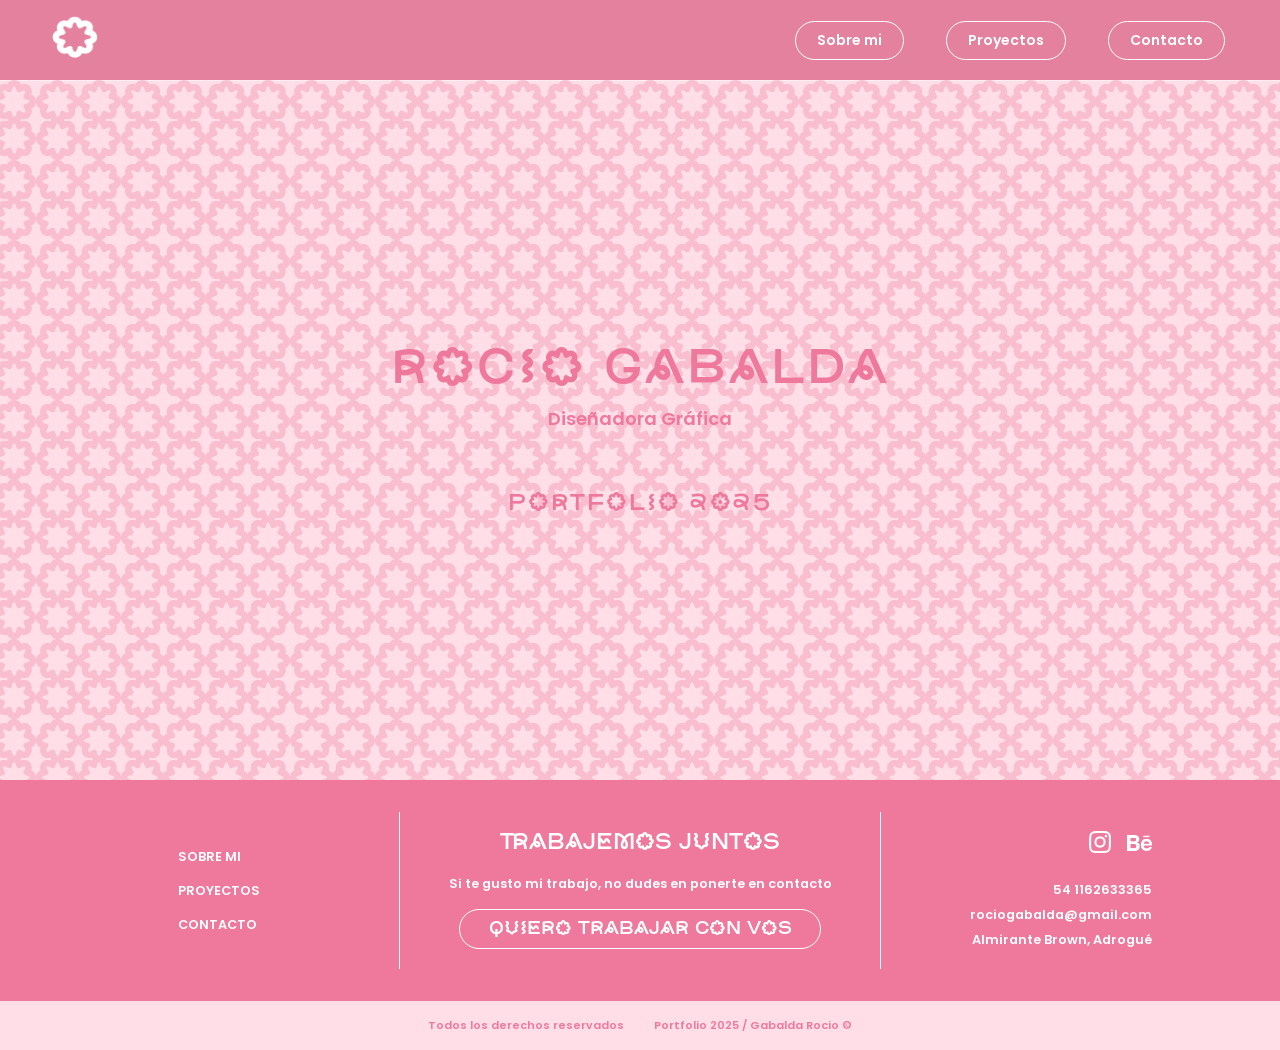
==== commit 076a0287: "hice cambios en el css" ====
--- a/index.html
+++ b/index.html
@@ -1,66 +1,106 @@
 <!DOCTYPE html>
 <html lang="es">
+
 <head>
-  <meta charset="UTF-8">
-  <meta name="viewport" content="width=device-width, initial-scale=1.0">
-  <title>Rochi Gabalda - Portfolio 2025</title>
-  <link rel="stylesheet" href="estilos.css">
+    <link rel="icon" href="imagenes/favicon-rochi.png" alt="favicon">
+    <meta charset="utf-8"/>
+    <title>Rocio Gabalda</title>
+    <link rel="stylesheet" href="estilos.css">
 </head>
+
 <body>
-  <!-- Barra de navegación -->
-  <header>
-    <div class="logo">✿</div>
-    <nav>
-      <ul>
-        <li><a href="#sobre-mi">SOBRE MÍ</a></li>
-        <li><a href="#proyectos">PROYECTOS</a></li>
-        <li><a href="#contacto">CONTACTO</a></li>
-      </ul>
+
+<!---------------------------------------- HEADER --------------------------------------------->
+
+<header>
+    <a href="index.html" target="_self" class="header_logo-container">
+        <img class="header_logo" src="imagenes/header/logo-inicio.png" width="50px" height="50px">
+    </a>
+    <nav class="contenedor_nav">
+        <a href="sobremi.html"target="_self">Sobre mi</a>
+        <a href="proyectos.html" target="_self">Proyectos</a>
+        <a href="contacto.html" target="_self">Contacto</a>
     </nav>
-  </header>
+</header>
 
-  <!-- Sección principal -->
-  <main>
-    <h1>Rochi Gabalda</h1>
-    <h2>Diseñadora Gráfica</h2>
-    <p class="portfolio">PORTFOLIO 2025</p>
-  </main>
+<!---------------------------------------- MAIN --------------------------------------------->
 
-  <!-- Footer -->
-  <footer>
-    <div class="footer-container">
-      <div class="columna">
-        <h4>SOBRE MÍ</h4>
-        <p><a href="#sobre-mi">Ir a sección</a></p>
-      </div>
-      <div class="columna">
-        <h4>PROYECTOS</h4>
-        <p><a href="#proyectos">Ver proyectos</a></p>
-      </div>
-      <div class="columna">
-        <h4>CONTACTO</h4>
-        <p><a href="#contacto">Ver más</a></p>
-      </div>
+<main class="hero_fondo">
+    <div class="hero_contenedor">
+        <div class="titulo_contenedor">
+            <h1 class="titulo_hero">rocio gabalda</h1>
+            <p class="subtitulo_hero">Diseñadora Gráfica</p>
+        </div>
+        <div>
+            <p class="portfolio_2025">portfolio 2025</p>
+        </div>
+    </div>
+</main>
+
+<!---------------------------------------- FOOTER --------------------------------------------->
+
+<footer class="footer_contenedor">
+    <div class="footer_contactos">
+        <div class="botones_contenedor">
+            <div class="interlineado_botones_footer">
+            <ul class="botones_footer">
+                <li><a href="sobremi.html">SOBRE MI</a></li>
+                <li><a href="proyectos.html">PROYECTOS</a></li>
+                <li><a href="contacto.html">CONTACTO</a></li>
+            </ul>
+        </div>
+        </div>
+
+    <div class="contenedor_trabajemosjuntos">
+        <div class="titulo_trabajemos">
+            <p class="trabajemosjuntos">Trabajemos Juntos</p>
+            <p class="sitegustomitrabajo">Si te gusto mi trabajo, no dudes en ponerte en contacto</p>
+        </div>
+        <div class="contenedor_boton_quierotrabajarconvos">
+            <p class="boton_quierotrabajarconvos"><a href="contacto.html">QUIERO TRABAJAR CON VOS</a></p>
+        </div>
     </div>
 
-    <div class="divider"></div>
+    <div class="contenedor_contactos">
+        <div class="derecha_contactos">
+            <div class="contenedor_iconos_redes">
+                <a class="iconos_redes" href="https://www.instagram.com/litha.dg/" target="_blank">
+                    <img href="https://www.instagram.com/litha.dg/" target="_blank" src="imagenes/footer/instagram.png" width="22px" height="" alt="iconoig">
+                </a>
+                <a class="iconos_redes" href="https://www.behance.net/romendes1" target="_blank">
+                    <img src="imagenes/footer/behance.png" width="25px" height="" alt="iconobehance"> 
+                </a>
+            </div>
 
-    <div class="footer-bottom">
-      <div class="trabajemos">
-        <h4>TRABAJEMOS JUNTOS</h4>
-        <p>Si te gustó mi trabajo, no dudes en ponerte en contacto</p>
-        <a href="#contacto" class="boton">QUIERO TRABAJAR CON VOS</a>
-      </div>
-
-      <div class="info">
-        <p><a href="#">Instagram</a> · <a href="#">Behance</a></p>
-        <p>📞 11 6283-3265</p>
-        <p>rochgabalda@gmail.com</p>
-        <p>Almirante Brown, Adrogué</p>
-      </div>
+        <div class="contenedor_lista_contactos">    
+            <ul>
+                <li> 
+                    <a class="lista_contactos" href="" target="_blank">54 1162633365 </a>
+                </li>
+                <li> 
+                    <a class="lista_contactos" href="" target="_blank">rociogabalda@gmail.com </a>
+                </li>
+                <li> 
+                    <a class="lista_contactos" href="" target="_blank">Almirante Brown, Adrogué</a>
+                </li>
+            </ul>
+        </div>
+        </div>
     </div>
 
-    <p class="copy">© 2025 — Rochi Gabalda | Todos los derechos reservados</p>
-  </footer>
+    </div>
+
+
+            <div class="contenedor_derechosdeautor">
+                <div class="texto_derechos">
+                    <p>Todos los derechos reservados</p>
+                </div>
+                <div class="texto_derechos">
+                    <p>Portfolio 2025 / Gabalda Rocio ©</p>
+                </div>
+            </div>
+
+</footer>
 </body>
-</html>
+
+</html>
--- a/estilos.css
+++ b/estilos.css
@@ -1,153 +1,618 @@
-/* Estilos generales */
+@charset "utf-8"; /* CSS DOCUMENT */
+
+
+@font-face {
+    font-family: comba;
+    src: url(fuentes/Comba\ BoldUltraWide.ttf) format(truetype);
+    font-weight: normal;
+    font-style: normal;
+}
+
+
+@font-face {
+    font-family: poppins bold;
+    src: url(fuentes/Poppins-Bold.ttf) format(truetype);
+    font-weight: bold;
+    font-style: normal;
+}
+
+
+@font-face {
+    font-family: poppins light;
+    src: url(fuentes/Poppins-Light.ttf) format(truetype);
+    font-weight: auto;
+    font-family: poppins light;
+}
+
+
+@font-face {
+    font-family: poppins semi bold;
+    src: url(fuentes/Poppins-SemiBold.ttf) format(truetype);
+    font-weight: bold;
+    font-style: normal;
+}
+
+* {
+    margin: 0;
+    padding: 0;
+}
+
+/* ======== AAPLICACIONES ======== */
 body {
-  margin: 0;
-  font-family: 'Poppins', sans-serif;
-  background-color: #f5b6c9;
-  color: #fff;
-  text-align: center;
-  background-image: url('tu-fondo.png'); /* Cambia por tu imagen */
-  background-size: cover;
-  background-position: center;
-}
-
-/* Header */
+    color: #EE799C;
+    text-align: center;
+    cursor: url(imagenes/cursor.png), auto;
+
+}
+
+/* ======== HEADER ======== */
 header {
-  background-color: #e3819f;
-  display: flex;
-  justify-content: space-between;
-  align-items: center;
-  padding: 15px 50px;
-}
-
-.logo {
-  font-size: 24px;
-}
-
-nav ul {
-  list-style: none;
-  display: flex;
-  gap: 20px;
-  margin: 0;
-  padding: 0;
+    background-color: #e3819f;
+    display: flex;
+    justify-content: space-between;
+    align-items: center;
+    padding: 15px 50px;
+}
+
+.header_logo-container {
+    display: flex;
+    align-items: center;
+    gap: 10px;  
+}
+
+.contenedor_nav {
+display: flex;
+gap: 2rem;
 }
 
 nav a {
-  text-decoration: none;
-  color: #fff;
-  font-size: 14px;
-  border: 1px solid #fff;
-  border-radius: 20px;
-  padding: 5px 15px;
-  transition: 0.3s;
+    text-decoration: none;
+    color: #fff;
+    font-family: 'poppins semi bold', sans-serif;
+    font-size: 14px;
+    border: 1px solid #fff;
+    border-radius: 20px;
+    padding: 8px 21px;
+    margin: 0 5px;
+    transition: 0.3s ease;
 }
 
 nav a:hover {
-  background-color: #fff;
-  color: #e3819f;
-}
-
-/* Main */
-main {
-  padding: 150px 20px;
-}
-
-main h1 {
-  font-size: 40px;
-  font-weight: 600;
-  letter-spacing: 3px;
-}
-
-main h2 {
-  font-size: 20px;
-  margin-top: 10px;
-}
-
-.portfolio {
-  margin-top: 30px;
-  font-size: 18px;
-  letter-spacing: 2px;
-}
-
-/* Footer */
-footer {
-  background-color: #e3819f;
-  padding: 40px 20px;
-}
-
-.footer-container {
-  display: flex;
-  justify-content: center;
-  gap: 50px;
-  text-align: left;
-  margin-bottom: 30px;
-}
-
-.columna h4 {
-  margin-bottom: 5px;
-  font-size: 12px;
-  letter-spacing: 1px;
-}
-
-.columna a {
-  color: #fff;
-  font-size: 12px;
-  text-decoration: none;
-}
-
-.divider {
-  width: 80%;
-  height: 1px;
-  background-color: #fff;
-  margin: 20px auto;
-  opacity: 0.4;
-}
-
-.footer-bottom {
-  display: flex;
-  justify-content: space-around;
-  align-items: flex-start;
-  flex-wrap: wrap;
-  text-align: center;
-}
-
-.trabajemos h4 {
-  font-size: 14px;
-  letter-spacing: 1px;
-}
-
-.trabajemos p {
-  font-size: 12px;
-  margin: 5px 0 15px;
-}
-
-.boton {
-  background-color: transparent;
-  border: 1px solid #fff;
-  border-radius: 20px;
-  color: #fff;
-  padding: 8px 20px;
-  font-size: 12px;
-  text-decoration: none;
-  transition: 0.3s;
-}
-
-.boton:hover {
-  background-color: #fff;
-  color: #e3819f;
-}
-
-.info p {
-  margin: 3px 0;
-  font-size: 12px;
-}
-
-.info a {
-  color: #fff;
-  text-decoration: none;
-}
-
-.copy {
-  margin-top: 30px;
-  font-size: 10px;
-  opacity: 0.8;
-}
+    background-color: #fff;
+    color: #e3819f;
+}
+
+/* =========================== INDEX =============================== */
+
+/* ======== MAIN ======== */
+.hero_fondo {
+    height: 700px;
+    display: flex;
+    justify-content: center;
+    align-items: center;
+    background-image: url('imagenes/inicio-fondo/fondo-inicio.jpg')
+}
+
+.hero_contenedor {
+    text-align: center;
+}
+
+.titulo_hero {
+    font-family: 'comba', sans-serif;
+    font-size: 42px;
+    text-transform: uppercase;
+    letter-spacing: 3px;
+    margin-bottom: 10px;
+}
+
+.subtitulo_hero {
+    font-family: 'poppins semi bold', sans-serif;
+    font-size: 18px;
+}
+
+.portfolio_2025 {
+    font-family: 'comba', sans-serif;
+    font-size: 20px;
+    margin-top: 60px;
+    letter-spacing: 2px;
+}
+
+
+/* =========================== SOBRE MI =============================== */
+
+.fondo_rosa {
+background-color: #FFDEE8;
+}
+
+.contenedor_me_llamo_rochi {
+display: flex;
+align-items: center;
+justify-content: center;
+padding: 6rem;
+gap: 4rem;
+flex-direction: row-reverse;
+}
+
+.contenedor_sobremi {
+display: flex;
+width: 50%;
+flex-direction: column;
+align-items: flex-start;
+gap: 1.8rem;
+}
+
+.titulo_sobremi {
+font-family: 'comba', sans-serif;
+font-size: 2.5rem;
+text-align: left;
+}
+
+.parrafo_sobremi {
+font-family: 'poppins light', sans-serif;
+font-size: 16px;
+text-align: left;
+width: 400px;
+}
+
+video {
+border-radius: 20px;
+}
+
+.flexbox-educacion {
+display: flex;
+justify-content: center;
+align-items: flex-start;
+text-align: center;
+gap: 7rem;
+font-family: poppins semi bold;
+}
+
+.educativo, .unla {
+display: flex;
+flex-direction: column;
+align-items: center;
+gap: 1px;
+}
+
+.subtitulo_edu {
+font-family: poppins light;
+}
+
+.años_edu {
+font-family: poppins light;
+font-style: italic;
+}
+
+.contenedor_programas {
+display: flex;
+flex-direction: column;
+align-items: center;
+gap: 2rem;
+font-family: poppins semi bold;
+padding: 8rem 0;
+}
+
+.lista_programas {
+display: flex;
+flex-direction: column;
+align-items: flex-start;
+gap: 2rem;
+list-style: none;
+}
+
+.li_programas {
+display: flex;
+align-items: center;
+gap: 2rem;
+}
+
+/* =========================== SOBRE MI media =============================== */
+
+@media (max-width: 600px) {
+    .contenedor_me_llamo_rochi {
+        flex-direction: column;
+        padding: 2rem;
+    }
+
+    .contenedor_sobremi {
+        width: 100%;
+        align-items: center;
+        justify-content: center;
+    }
+
+    .parrafo_sobremi {
+        width: 100%;
+    }
+
+    .flexbox-educacion {
+        flex-direction: column;
+        text-align: center
+        gap: rem;
+    }
+
+    footer {
+        flex-direction: column;
+        width: 100%;
+        margin: 0;
+        
+    }
+
+    .contenedor_footer{
+        flex-direction: column;
+        width: 100%;
+        margin: 0%;
+    }
+
+    .footer_contactos{
+        flex-direction: column;
+        width: 100%;
+        margin: 0%;
+        gap: 3rem;
+    }
+
+    .botones_contenedor{
+        display: flex;
+        flex-direction: row;
+        width: 100%;
+        margin: 0%;
+    }
+
+    .botones_footer{
+        display: flex;
+        flex-direction: row;
+        width: 100%;
+        margin: 0%;
+    }
+
+    .botones_footer li {
+        font-size: 0.8rem;
+    }
+
+    .contenedor_trabajemosjuntos{
+        border: none;
+    }
+
+    .contenedor_contactos{
+        height: auto;
+        width: auto;
+    }
+    .derecha_contactos {
+        flex-direction: row;
+        gap: 20vh;
+        align-items: flex-start;
+        width: 100%;
+    }
+
+    .contenedor_derechosdeautor{
+        gap: 15vh;
+    }
+
+    .trabajemosjuntos {
+        width: auto;
+    }
+
+}
+
+/* =========================== PROYECTOS =============================== */
+
+.imagenes_flexbox {
+display: flex;
+justify-content: center;
+align-items: center;
+gap: 1rem;
+flex-wrap: wrap;
+padding: 2rem 0;
+list-style: none;
+transition: transform 0.25s ease, box-shadow 0.25s ease;
+will-change: transform;
+transform-origin: center center;
+border-radius: 8px;
+}
+
+
+/* =========================== CONTACTOS =============================== */
+
+.contenedor_completatusdatos {
+display: flex;
+align-items: center;
+gap: 2rem;
+font-family: poppins semi bold;
+padding: 7rem;
+justify-content: center;
+}
+
+.completatusdatos {
+display: flex;
+gap: 2rem;
+flex-wrap: wrap;
+align-items: flex-start;
+justify-content: center;
+}
+
+.contenedor_rellenar {
+display: flex;
+flex-direction: column;
+text-align: left;
+gap: 1rem;
+}
+
+.textarea {
+position: relative;
+display: flex;
+flex-direction: column;
+align-items: flex-start;
+gap: 1rem;
+}
+
+.rellenar {
+display: flex;
+align-items: center;
+flex-direction: column;
+gap: 1rem;
+}
+
+.titulo_formularios {
+font-family: poppins semi bold;
+}
+
+.comtenedor_rellenar {
+display: flex;
+text-align: left;
+flex-direction: column;
+gap: 2rem;
+}
+
+.estilo_input {
+padding: 10px;
+border: 1px solid #EE799C;
+border-radius: 30px;
+font-family: poppins light;
+font-size: 14px;
+width: 300px;
+color: #EE799C;
+background-color: #FFDEE8;
+}
+
+.estilo_input::placeholder {
+color: #EE799C;
+opacity: 1;
+}
+
+.escribi_tu_mensaje {
+padding: 1rem;
+width: 20rem;
+height: 12rem;
+border-radius: 30px;
+border: 1px solid #EE799C;
+background-color: #FFDEE8;
+color: #EE799C;
+font-family: 'Poppins', sans-serif;
+font-size: 14px;
+resize: none;
+}
+
+.escribi_tu_mensaje::placeholder {
+color: #EE799C;
+opacity: 1;
+}
+
+.enviar_mensaje {
+display: flex;
+justify-content: flex-end;
+width: 100%;
+}
+
+.boton_enviar_formulario {
+background-color: #EE799C;
+color: #fff;
+border: none;
+border-radius: 30px;
+padding: 10px 30px;
+font-family: 'Poppins', sans-serif;
+font-weight: 500;
+cursor: pointer;
+transition: all 0.3s ease;
+}
+
+.boton_enviar_formulario:hover {
+background-color: #FFB6C1; /* tono más claro al pasar el mouse */
+color: #EE799C;
+}
+
+/* ======== FOOTER ======== */
+.footer_contenedor {
+display: flex;
+flex-direction: column;
+justify-content: center;
+align-items: center;
+font-family: poppins semi bold;
+color: #FFF;
+}
+
+.footer_contactos {
+display: flex;
+width: 100%;
+padding: 2rem 0;
+gap: 5rem;
+justify-content: center;
+align-items: center;
+background: #EE799C;
+}
+
+/* ======== FOOTER BOTONES ======== */
+
+.botones_contenedor {
+display: flex;
+width: 200px;
+justify-content: center;
+align-items: flex-start;
+}
+
+.interlineado_botones_footer ul {
+display: flex;
+flex-direction: column;
+align-items: flex-start;
+gap: 1rem;
+}
+
+.botones_footer {
+display: flex;
+flex-direction: column;
+align-items: flex-start;
+color: #FFF;
+font-size: 0.8rem;
+list-style: none;
+text-decoration: none;
+}
+
+.botones_footer li {
+text-decoration: none;
+list-style: none;
+}
+
+.botones_footer a {
+text-decoration: none;
+color: #fff;
+}
+
+.botones_footer a:hover {
+text-decoration: underline;
+color: #fff;
+}
+
+/* ======== TRABAJEMOS JUNTOS ======== */
+
+.contenedor_trabajemosjuntos {
+display: flex;
+padding: 1.25rem 0;
+flex-direction: column;
+justify-content: center;
+align-items: center;
+gap: 1rem;
+border-right: 1px solid #FFF;
+border-left: 1px solid #FFF;
+}
+
+.titulo_trabajemos {
+display: flex;
+flex-direction: column;
+align-items: center;
+gap: 1.25rem;
+color: #FFF;
+}
+
+.trabajemosjuntos {
+color: #FFF;
+text-align: center;
+font-size: 1.2rem;
+font-style: normal;
+font-weight: 400;
+line-height: normal;
+width: 30rem;
+font-family: comba;
+}
+
+.sitegustomitrabajo {
+color: #FFF;
+text-align: center;
+font-size: 0.8rem;
+font-style: normal;
+line-height: normal;
+}
+
+.contenedor_boton_quierotrabajarconvos {
+display: flex;
+padding: 0.6rem 1.8rem;
+justify-content: center;
+align-items: center;
+border-radius: 3rem;
+border: 1px solid #FFF;
+font-family: comba;
+}
+
+.boton_quierotrabajarconvos {
+color: #FFF;
+text-align: center;
+font-size: 1rem;
+text-decoration: none;
+}
+
+.boton_quierotrabajarconvos a {
+color: #FFF;
+text-decoration: none;
+}
+
+.contenedor_boton_quierotrabajarconvos:hover {
+background-color: #fff;
+color: #e3819f;
+}
+
+.boton_quierotrabajarconvos a:hover {
+color:#EE799C;
+font-weight: bold;
+background-color: #FFF;
+border-radius: 2rem;
+}
+
+/* ======== TRABAJEMOS JUNTOS ======== */
+
+.contenedor_contactos {
+display: flex;
+width: 200px;
+justify-content: center;
+align-items: center;
+}
+
+.derecha_contactos {
+display: flex;
+flex-direction: column;
+gap: 1rem; 
+}
+
+.contenedor_iconos_redes {
+display: flex;
+justify-content: flex-end;
+align-items: center;
+gap: 1rem;
+}
+
+.contenedor_lista_contactos ul {
+display: flex;
+flex-direction: column;
+justify-content: flex-end;
+align-items: flex-end;
+list-style: none;
+}
+
+.lista_contactos {
+color: #FFF;
+font-size: 0.8rem;
+font-style: normal;
+font-weight: 500;
+line-height: normal;
+list-style: none;
+text-decoration: none;
+}
+
+.lista_contactos:hover {
+    opacity: 0.7;
+}
+
+
+/* ======== DERECHOS DE AUTOR ======== */
+
+
+.contenedor_derechosdeautor {
+    background-color: #FFDEE8;
+    display: flex;
+    justify-content: center;
+    gap: 30px;
+    font-size: 11px;
+    width: 100%;
+    padding: 1rem 0;
+}
+
+.texto_derechos {
+    color: #EE799C;
+    font-family: poppins semi bold;
+}
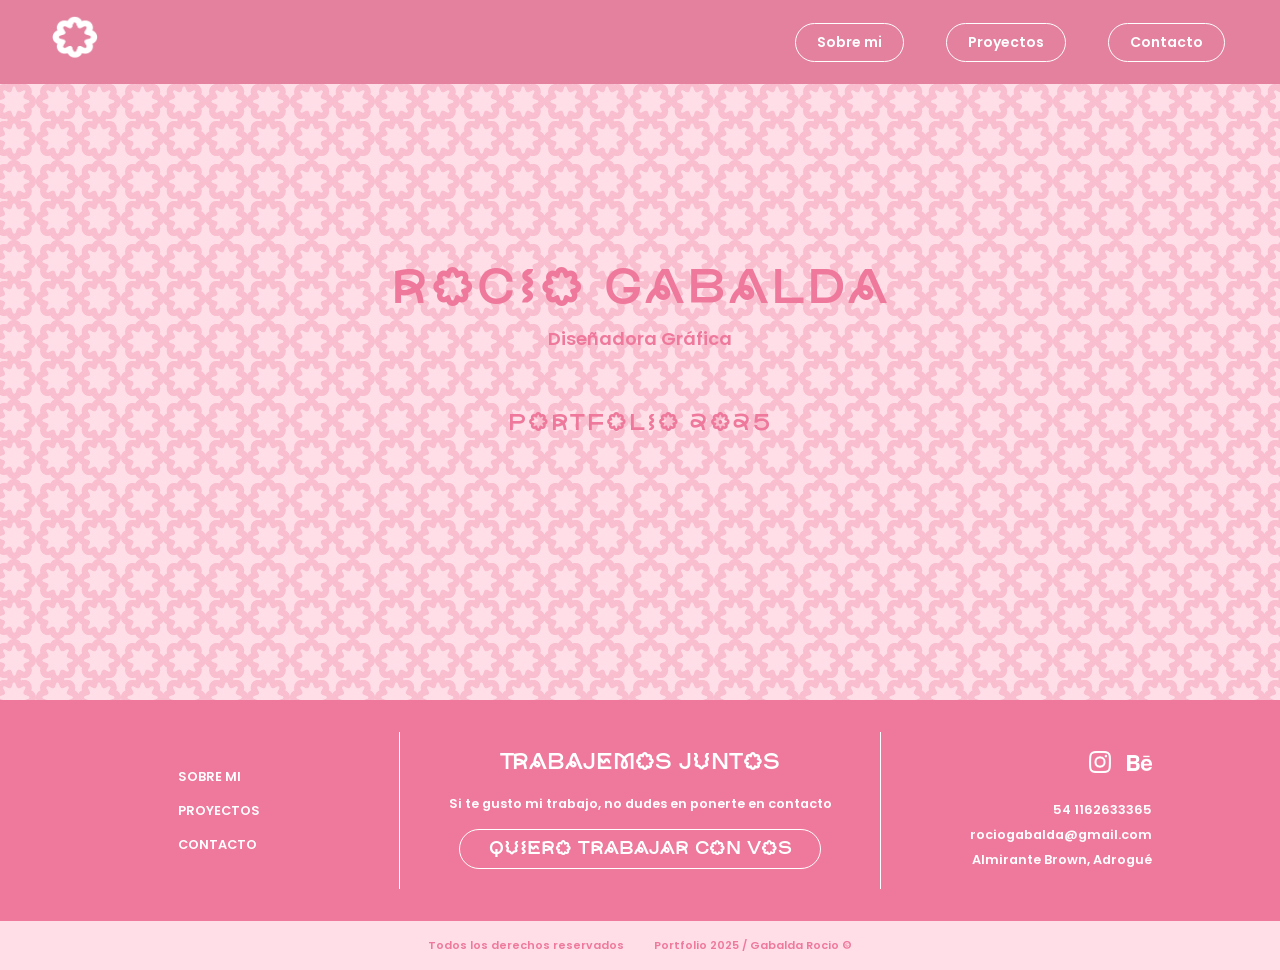
==== commit e001704f: "actualizaciones en el css a mobile" ====
--- a/index.html
+++ b/index.html
@@ -3,104 +3,105 @@
 
 <head>
     <link rel="icon" href="imagenes/favicon-rochi.png" alt="favicon">
-    <meta charset="utf-8"/>
+    <meta charset="utf-8" />
     <title>Rocio Gabalda</title>
     <link rel="stylesheet" href="estilos.css">
 </head>
 
 <body>
 
-<!---------------------------------------- HEADER --------------------------------------------->
+    <!---------------------------------------- HEADER --------------------------------------------->
 
-<header>
-    <a href="index.html" target="_self" class="header_logo-container">
-        <img class="header_logo" src="imagenes/header/logo-inicio.png" width="50px" height="50px">
-    </a>
-    <nav class="contenedor_nav">
-        <a href="sobremi.html"target="_self">Sobre mi</a>
-        <a href="proyectos.html" target="_self">Proyectos</a>
-        <a href="contacto.html" target="_self">Contacto</a>
-    </nav>
-</header>
+    <header>
+        <a href="index.html" target="_self" class="header_logo-container">
+            <img class="header_logo" src="imagenes/header/logo-inicio.png" width="50px" height="50px">
+        </a>
+        <nav class="contenedor_nav">
+            <a href="sobremi.html" target="_self">Sobre mi</a>
+            <a href="proyectos.html" target="_self">Proyectos</a>
+            <a href="contacto.html" target="_self">Contacto</a>
+        </nav>
+    </header>
 
-<!---------------------------------------- MAIN --------------------------------------------->
+    <!---------------------------------------- MAIN --------------------------------------------->
 
-<main class="hero_fondo">
-    <div class="hero_contenedor">
-        <div class="titulo_contenedor">
-            <h1 class="titulo_hero">rocio gabalda</h1>
-            <p class="subtitulo_hero">Diseñadora Gráfica</p>
+    <main class="hero_fondo">
+        <div class="hero_contenedor">
+            <div class="titulo_contenedor">
+                <h1 class="titulo_hero">rocio gabalda</h1>
+                <p class="subtitulo_hero">Diseñadora Gráfica</p>
+            </div>
+            <div>
+                <p class="portfolio_2025">portfolio 2025</p>
+            </div>
         </div>
-        <div>
-            <p class="portfolio_2025">portfolio 2025</p>
-        </div>
-    </div>
-</main>
+    </main>
 
-<!---------------------------------------- FOOTER --------------------------------------------->
+    <!---------------------------------------- FOOTER --------------------------------------------->
 
-<footer class="footer_contenedor">
-    <div class="footer_contactos">
-        <div class="botones_contenedor">
-            <div class="interlineado_botones_footer">
-            <ul class="botones_footer">
-                <li><a href="sobremi.html">SOBRE MI</a></li>
-                <li><a href="proyectos.html">PROYECTOS</a></li>
-                <li><a href="contacto.html">CONTACTO</a></li>
-            </ul>
-        </div>
-        </div>
-
-    <div class="contenedor_trabajemosjuntos">
-        <div class="titulo_trabajemos">
-            <p class="trabajemosjuntos">Trabajemos Juntos</p>
-            <p class="sitegustomitrabajo">Si te gusto mi trabajo, no dudes en ponerte en contacto</p>
-        </div>
-        <div class="contenedor_boton_quierotrabajarconvos">
-            <p class="boton_quierotrabajarconvos"><a href="contacto.html">QUIERO TRABAJAR CON VOS</a></p>
-        </div>
-    </div>
-
-    <div class="contenedor_contactos">
-        <div class="derecha_contactos">
-            <div class="contenedor_iconos_redes">
-                <a class="iconos_redes" href="https://www.instagram.com/litha.dg/" target="_blank">
-                    <img href="https://www.instagram.com/litha.dg/" target="_blank" src="imagenes/footer/instagram.png" width="22px" height="" alt="iconoig">
-                </a>
-                <a class="iconos_redes" href="https://www.behance.net/romendes1" target="_blank">
-                    <img src="imagenes/footer/behance.png" width="25px" height="" alt="iconobehance"> 
-                </a>
-            </div>
-
-        <div class="contenedor_lista_contactos">    
-            <ul>
-                <li> 
-                    <a class="lista_contactos" href="" target="_blank">54 1162633365 </a>
-                </li>
-                <li> 
-                    <a class="lista_contactos" href="" target="_blank">rociogabalda@gmail.com </a>
-                </li>
-                <li> 
-                    <a class="lista_contactos" href="" target="_blank">Almirante Brown, Adrogué</a>
-                </li>
-            </ul>
-        </div>
-        </div>
-    </div>
-
-    </div>
-
-
-            <div class="contenedor_derechosdeautor">
-                <div class="texto_derechos">
-                    <p>Todos los derechos reservados</p>
-                </div>
-                <div class="texto_derechos">
-                    <p>Portfolio 2025 / Gabalda Rocio ©</p>
+    <footer class="footer_contenedor">
+        <div class="footer_contactos">
+            <div class="botones_contenedor">
+                <div class="interlineado_botones_footer">
+                    <ul class="botones_footer">
+                        <li><a href="sobremi.html">SOBRE MI</a></li>
+                        <li><a href="proyectos.html">PROYECTOS</a></li>
+                        <li><a href="contacto.html">CONTACTO</a></li>
+                    </ul>
                 </div>
             </div>
 
-</footer>
+            <div class="contenedor_trabajemosjuntos">
+                <div class="titulo_trabajemos">
+                    <p class="trabajemosjuntos">Trabajemos Juntos</p>
+                    <p class="sitegustomitrabajo">Si te gusto mi trabajo, no dudes en ponerte en contacto</p>
+                </div>
+                <div class="contenedor_boton_quierotrabajarconvos">
+                    <p class="boton_quierotrabajarconvos"><a href="contacto.html">QUIERO TRABAJAR CON VOS</a></p>
+                </div>
+            </div>
+
+            <div class="contenedor_contactos">
+                <div class="derecha_contactos">
+                    <div class="contenedor_iconos_redes">
+                        <a class="iconos_redes" href="https://www.instagram.com/litha.dg/" target="_blank">
+                            <img href="https://www.instagram.com/litha.dg/" target="_blank"
+                                src="imagenes/footer/instagram.png" width="22px" height="" alt="iconoig">
+                        </a>
+                        <a class="iconos_redes" href="https://www.behance.net/romendes1" target="_blank">
+                            <img src="imagenes/footer/behance.png" width="25px" height="" alt="iconobehance">
+                        </a>
+                    </div>
+
+                    <div class="contenedor_lista_contactos">
+                        <ul>
+                            <li>
+                                <a class="lista_contactos" href="" target="_blank">54 1162633365 </a>
+                            </li>
+                            <li>
+                                <a class="lista_contactos" href="" target="_blank">rociogabalda@gmail.com </a>
+                            </li>
+                            <li>
+                                <a class="lista_contactos" href="" target="_blank">Almirante Brown, Adrogué</a>
+                            </li>
+                        </ul>
+                    </div>
+                </div>
+            </div>
+
+        </div>
+
+
+        <div class="contenedor_derechosdeautor">
+            <div class="texto_derechos">
+                <p>Todos los derechos reservados</p>
+            </div>
+            <div class="texto_derechos">
+                <p>Portfolio 2025 / Gabalda Rocio ©</p>
+            </div>
+        </div>
+
+    </footer>
 </body>
 
 </html>
--- a/estilos.css
+++ b/estilos.css
@@ -35,6 +35,7 @@
 * {
     margin: 0;
     padding: 0;
+    box-sizing: border-box;
 }
 
 /* ======== AAPLICACIONES ======== */
@@ -52,13 +53,25 @@
     justify-content: space-between;
     align-items: center;
     padding: 15px 50px;
-}
-
-.header_logo-container {
-    display: flex;
-    align-items: center;
-    gap: 10px;  
-}
+    position: fixed;
+    top: 0;
+    left: 0;
+    width: 100%;
+}
+
+.header_logo{
+    animation: girar 5s linear infinite; 
+}
+
+@keyframes girar {
+    from {
+        transform: rotate(0deg);
+    }
+    to {
+        transform: rotate(360deg);
+    }
+}
+
 
 .contenedor_nav {
 display: flex;
@@ -128,7 +141,7 @@
 display: flex;
 align-items: center;
 justify-content: center;
-padding: 6rem;
+padding: 10rem;
 gap: 4rem;
 flex-direction: row-reverse;
 }
@@ -139,6 +152,7 @@
 flex-direction: column;
 align-items: flex-start;
 gap: 1.8rem;
+margin-top: 6rem;
 }
 
 .titulo_sobremi {
@@ -156,6 +170,7 @@
 
 video {
 border-radius: 20px;
+margin-top: 20px;
 }
 
 .flexbox-educacion {
@@ -208,90 +223,71 @@
 
 /* =========================== SOBRE MI media =============================== */
 
-@media (max-width: 600px) {
+@media screen and (max-width: 600px) {
     .contenedor_me_llamo_rochi {
-        flex-direction: column;
-        padding: 2rem;
-    }
-
-    .contenedor_sobremi {
-        width: 100%;
+        display: flex;
         align-items: center;
         justify-content: center;
+        padding: 2rem;              /* reducir padding para móviles */
+        gap: 1.5rem;
+        flex-direction: column-reverse; /* apilar y poner texto arriba del video */
+    }
+
+    .contenedor_sobremi {
+        display: flex;
+        width: 100%;               /* ocupar todo el ancho en móvil */
+        flex-direction: column;
+        align-items: center;       /* centrar el contenido */
+        gap: 1rem;
+        margin-top: 2rem;          /* separarlo del header en móvil */
+    }
+
+    .titulo_sobremi {
+        font-size: 1.8rem;         /* tamaño más apropiado para móvil */
+        text-align: center;
     }
 
     .parrafo_sobremi {
+        font-size: 14px;
+        text-align: center;
         width: 100%;
+    }
+
+    video {
+        border-radius: 12px;
+        margin-top: 1rem;
+        width: 100%;
+        max-width: 420px;
+        height: auto;
     }
 
     .flexbox-educacion {
         flex-direction: column;
-        text-align: center
-        gap: rem;
-    }
-
-    footer {
-        flex-direction: column;
-        width: 100%;
-        margin: 0;
-        
-    }
-
-    .contenedor_footer{
-        flex-direction: column;
-        width: 100%;
-        margin: 0%;
-    }
-
-    .footer_contactos{
-        flex-direction: column;
-        width: 100%;
-        margin: 0%;
-        gap: 3rem;
-    }
-
-    .botones_contenedor{
-        display: flex;
-        flex-direction: row;
-        width: 100%;
-        margin: 0%;
-    }
-
-    .botones_footer{
-        display: flex;
-        flex-direction: row;
-        width: 100%;
-        margin: 0%;
-    }
-
-    .botones_footer li {
-        font-size: 0.8rem;
-    }
-
-    .contenedor_trabajemosjuntos{
-        border: none;
-    }
-
-    .contenedor_contactos{
-        height: auto;
-        width: auto;
-    }
-    .derecha_contactos {
-        flex-direction: row;
-        gap: 20vh;
-        align-items: flex-start;
-        width: 100%;
-    }
-
-    .contenedor_derechosdeautor{
-        gap: 15vh;
-    }
-
-    .trabajemosjuntos {
-        width: auto;
-    }
-
-}
+        justify-content: center;
+        align-items: center;
+        gap: 2rem;
+    }
+
+    .educativo, .unla {
+        align-items: center;
+    }
+
+    .contenedor_programas {
+        padding: 4rem 0;
+        gap: 1rem;
+    }
+
+    .lista_programas {
+        align-items: center;
+        gap: 1rem;
+    }
+
+    .li_programas {
+        gap: 1rem;
+        justify-content: center;
+    }
+}
+
 
 /* =========================== PROYECTOS =============================== */
 
@@ -303,10 +299,11 @@
 flex-wrap: wrap;
 padding: 2rem 0;
 list-style: none;
-transition: transform 0.25s ease, box-shadow 0.25s ease;
-will-change: transform;
-transform-origin: center center;
-border-radius: 8px;
+}
+
+.imagenes_flexbox img:hover {
+    transform: scale(1.15);
+    transition: transform 0.3s ease;
 }
 
 
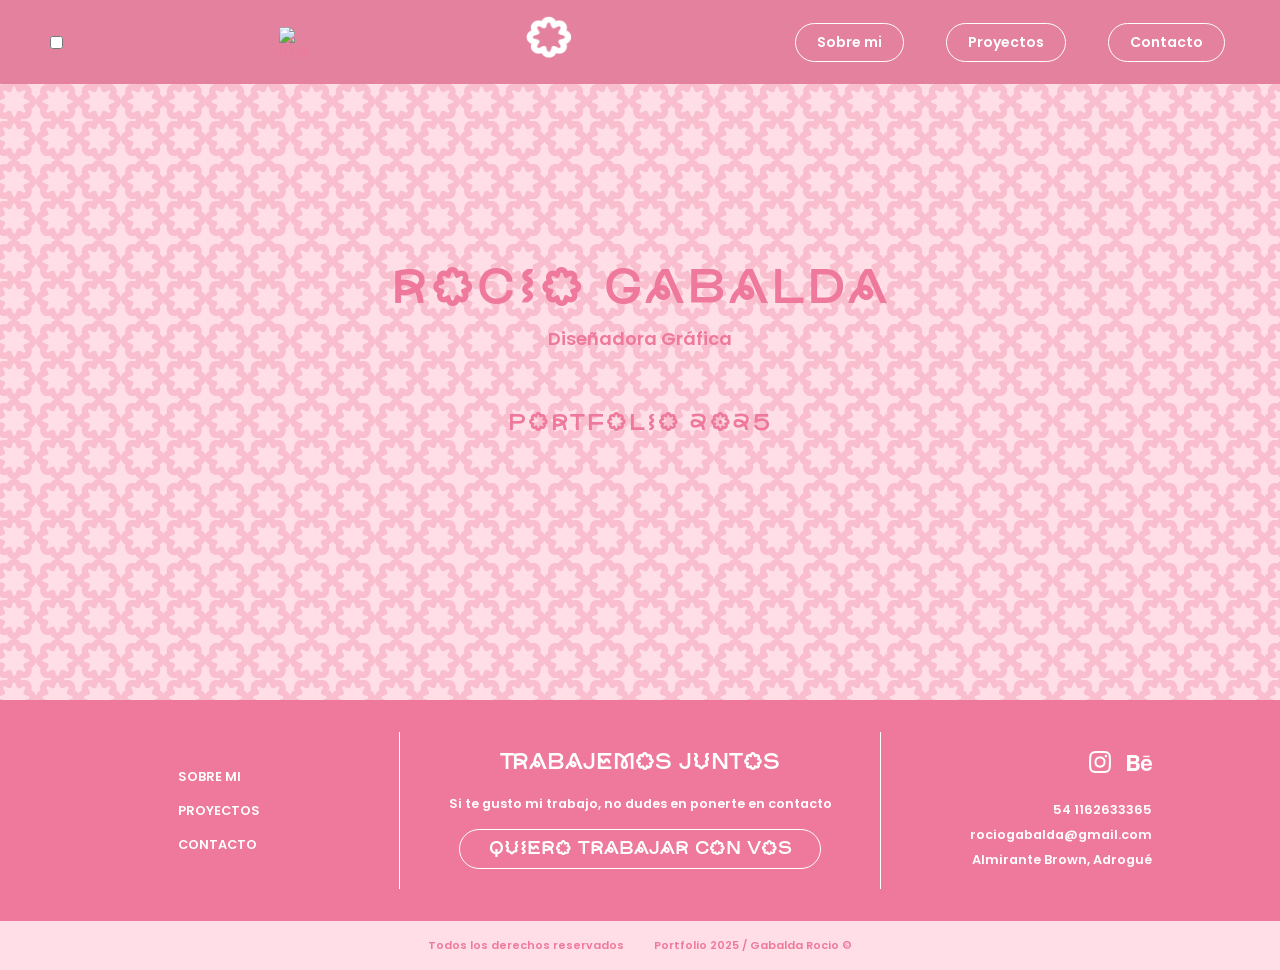
==== commit ae2684da: "modifique el mobile" ====
--- a/index.html
+++ b/index.html
@@ -13,6 +13,9 @@
     <!---------------------------------------- HEADER --------------------------------------------->
 
     <header>
+        <input type="checkbox" id="abrir-menu" class="header_checkbox">
+        <label for="abrir-menu" class="header_abrir_nav_boton" role="button">☰</label>
+            <img src="imagenes/header/icono-menu.png" width="30px" height="30px" alt="iconomenu">
         <a href="index.html" target="_self" class="header_logo-container">
             <img class="header_logo" src="imagenes/header/logo-inicio.png" width="50px" height="50px">
         </a>
--- a/estilos.css
+++ b/estilos.css
@@ -95,6 +95,8 @@
     color: #e3819f;
 }
 
+
+
 /* =========================== INDEX =============================== */
 
 /* ======== MAIN ======== */
@@ -223,27 +225,64 @@
 
 /* =========================== SOBRE MI media =============================== */
 
+/* =========================== HEADER media =============================== */
+
+@media (max-width:600px) {
+    header {
+        height: auto;
+        background-color: #e3819f;
+    }
+.contenedor_nav {
+    display: block;
+    position: static;
+    height: auto;
+    width: auto;
+    justify-content: space-between;
+    flex-direction: row;
+    height: auto;
+    width: auto;
+}
+
+.header_abrir_nav_boton {
+    display: block;
+    font-size: 2rem;
+    cursor: pointer;
+}
+
+.header_checkbox:checked {
+    display: flex;
+    align-items: center;
+    background-color: transparent;
+}
+
+
+}
+.header_abrir_nav_boton {
+display: none;
+}
+
 @media screen and (max-width: 600px) {
     .contenedor_me_llamo_rochi {
         display: flex;
         align-items: center;
         justify-content: center;
-        padding: 2rem;              /* reducir padding para móviles */
-        gap: 1.5rem;
-        flex-direction: column-reverse; /* apilar y poner texto arriba del video */
-    }
-
+        padding: 2rem;             
+        flex-direction: column; 
+    }
+
+
+    
     .contenedor_sobremi {
         display: flex;
-        width: 100%;               /* ocupar todo el ancho en móvil */
+        width: 100%;              
         flex-direction: column;
-        align-items: center;       /* centrar el contenido */
+        align-items: center;      
         gap: 1rem;
-        margin-top: 2rem;          /* separarlo del header en móvil */
+        margin-top: 2rem;         
     }
 
     .titulo_sobremi {
-        font-size: 1.8rem;         /* tamaño más apropiado para móvil */
+        font-size: 1.8rem;        
         text-align: center;
     }
 
@@ -612,4 +651,4 @@
 .texto_derechos {
     color: #EE799C;
     font-family: poppins semi bold;
-}
+}
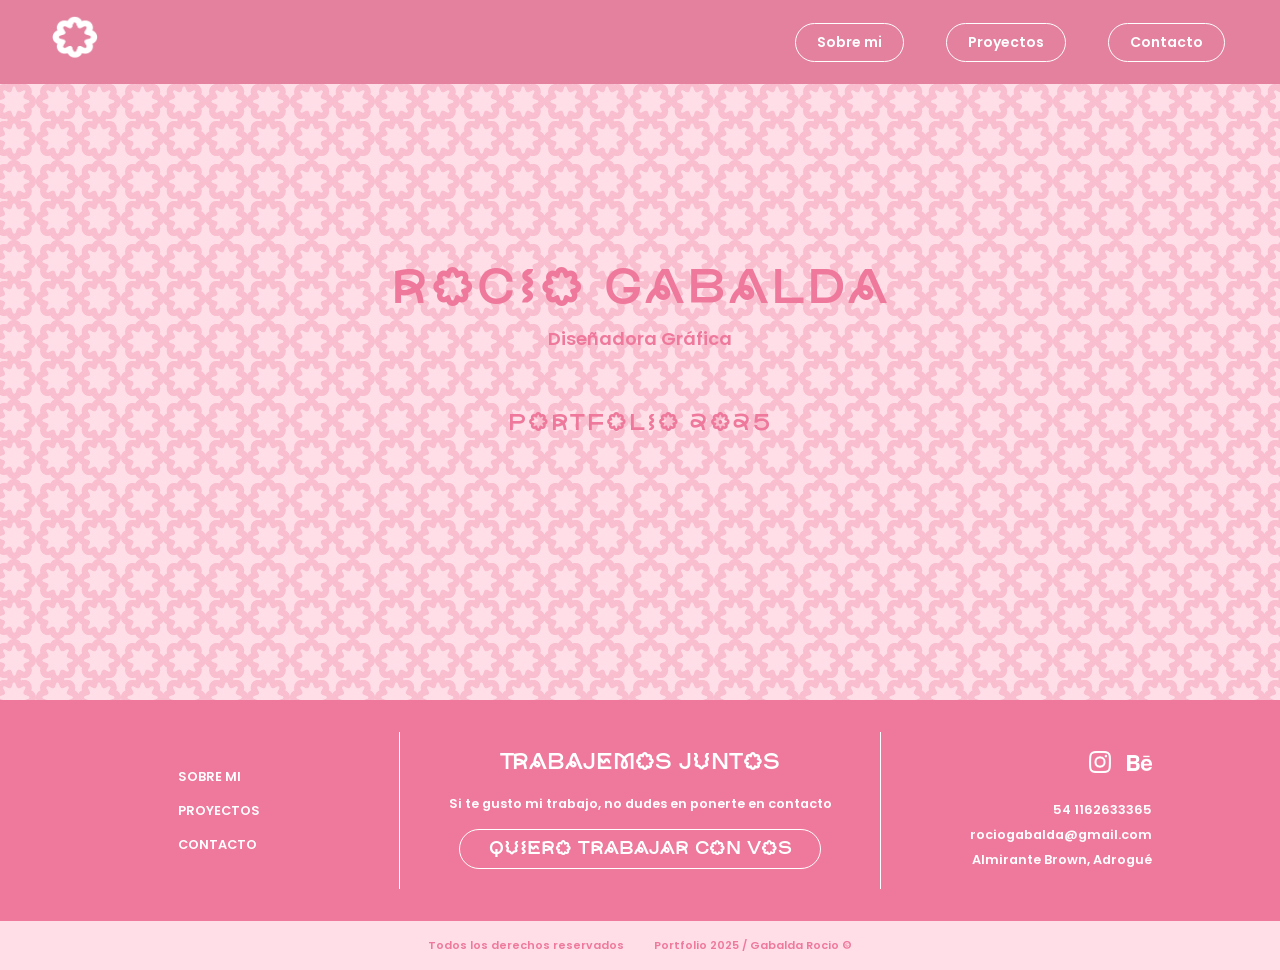
==== commit 2db0863d: "ultimas correciones" ====
--- a/index.html
+++ b/index.html
@@ -4,6 +4,7 @@
 <head>
     <link rel="icon" href="imagenes/favicon-rochi.png" alt="favicon">
     <meta charset="utf-8" />
+    <meta name="viewport" content="width=device-width, initial-scale=1.0">
     <title>Rocio Gabalda</title>
     <link rel="stylesheet" href="estilos.css">
 </head>
@@ -14,8 +15,7 @@
 
     <header>
         <input type="checkbox" id="abrir-menu" class="header_checkbox">
-        <label for="abrir-menu" class="header_abrir_nav_boton" role="button">☰</label>
-            <img src="imagenes/header/icono-menu.png" width="30px" height="30px" alt="iconomenu">
+        <label for="abrir-menu" class="header_abrir_nav_boton" role="button" aria-label="Abrir menú">☰</label>
         <a href="index.html" target="_self" class="header_logo-container">
             <img class="header_logo" src="imagenes/header/logo-inicio.png" width="50px" height="50px">
         </a>
--- a/estilos.css
+++ b/estilos.css
@@ -1,5 +1,4 @@
 @charset "utf-8"; /* CSS DOCUMENT */
-
 
 @font-face {
     font-family: comba;
@@ -8,7 +7,6 @@
     font-style: normal;
 }
 
-
 @font-face {
     font-family: poppins bold;
     src: url(fuentes/Poppins-Bold.ttf) format(truetype);
@@ -16,7 +14,6 @@
     font-style: normal;
 }
 
-
 @font-face {
     font-family: poppins light;
     src: url(fuentes/Poppins-Light.ttf) format(truetype);
@@ -24,7 +21,6 @@
     font-family: poppins light;
 }
 
-
 @font-face {
     font-family: poppins semi bold;
     src: url(fuentes/Poppins-SemiBold.ttf) format(truetype);
@@ -40,10 +36,9 @@
 
 /* ======== AAPLICACIONES ======== */
 body {
-    color: #EE799C;
+    color: #ee799c;
     text-align: center;
     cursor: url(imagenes/cursor.png), auto;
-
 }
 
 /* ======== HEADER ======== */
@@ -59,8 +54,8 @@
     width: 100%;
 }
 
-.header_logo{
-    animation: girar 5s linear infinite; 
+.header_logo {
+    animation: girar 5s linear infinite;
 }
 
 @keyframes girar {
@@ -72,16 +67,15 @@
     }
 }
 
-
 .contenedor_nav {
-display: flex;
-gap: 2rem;
+    display: flex;
+    gap: 2rem;
 }
 
 nav a {
     text-decoration: none;
     color: #fff;
-    font-family: 'poppins semi bold', sans-serif;
+    font-family: "poppins semi bold", sans-serif;
     font-size: 14px;
     border: 1px solid #fff;
     border-radius: 20px;
@@ -95,8 +89,6 @@
     color: #e3819f;
 }
 
-
-
 /* =========================== INDEX =============================== */
 
 /* ======== MAIN ======== */
@@ -105,7 +97,7 @@
     display: flex;
     justify-content: center;
     align-items: center;
-    background-image: url('imagenes/inicio-fondo/fondo-inicio.jpg')
+    background-image: url("imagenes/inicio-fondo/fondo-inicio.jpg");
 }
 
 .hero_contenedor {
@@ -113,7 +105,7 @@
 }
 
 .titulo_hero {
-    font-family: 'comba', sans-serif;
+    font-family: "comba", sans-serif;
     font-size: 42px;
     text-transform: uppercase;
     letter-spacing: 3px;
@@ -121,144 +113,194 @@
 }
 
 .subtitulo_hero {
-    font-family: 'poppins semi bold', sans-serif;
+    font-family: "poppins semi bold", sans-serif;
     font-size: 18px;
 }
 
 .portfolio_2025 {
-    font-family: 'comba', sans-serif;
+    font-family: "comba", sans-serif;
     font-size: 20px;
     margin-top: 60px;
     letter-spacing: 2px;
 }
 
-
 /* =========================== SOBRE MI =============================== */
 
 .fondo_rosa {
-background-color: #FFDEE8;
+    background-color: #ffdee8;
+    padding-top: 100px;
 }
 
 .contenedor_me_llamo_rochi {
-display: flex;
-align-items: center;
-justify-content: center;
-padding: 10rem;
-gap: 4rem;
-flex-direction: row-reverse;
+    display: flex;
+    align-items: center;
+    justify-content: center;
+    padding: 10rem;
+    gap: 4rem;
+    flex-direction: row-reverse;
 }
 
 .contenedor_sobremi {
-display: flex;
-width: 50%;
-flex-direction: column;
-align-items: flex-start;
-gap: 1.8rem;
-margin-top: 6rem;
+    display: flex;
+    width: 50%;
+    flex-direction: column;
+    align-items: flex-start;
+    gap: 1.8rem;
+    margin-top: 6rem;
 }
 
 .titulo_sobremi {
-font-family: 'comba', sans-serif;
-font-size: 2.5rem;
-text-align: left;
+    font-family: "comba", sans-serif;
+    font-size: 2.5rem;
+    text-align: left;
 }
 
 .parrafo_sobremi {
-font-family: 'poppins light', sans-serif;
-font-size: 16px;
-text-align: left;
-width: 400px;
+    font-family: "poppins light", sans-serif;
+    font-size: 16px;
+    text-align: left;
+    width: 400px;
 }
 
 video {
-border-radius: 20px;
-margin-top: 20px;
+    border-radius: 20px;
+    margin-top: 20px;
 }
 
 .flexbox-educacion {
-display: flex;
-justify-content: center;
-align-items: flex-start;
-text-align: center;
-gap: 7rem;
-font-family: poppins semi bold;
-}
-
-.educativo, .unla {
-display: flex;
-flex-direction: column;
-align-items: center;
-gap: 1px;
+    display: flex;
+    justify-content: center;
+    align-items: flex-start;
+    text-align: center;
+    gap: 7rem;
+    font-family: poppins semi bold;
+}
+
+.educativo,
+.unla {
+    display: flex;
+    flex-direction: column;
+    align-items: center;
+    gap: 1px;
 }
 
 .subtitulo_edu {
-font-family: poppins light;
+    font-family: poppins light;
 }
 
 .años_edu {
-font-family: poppins light;
-font-style: italic;
+    font-family: poppins light;
+    font-style: italic;
 }
 
 .contenedor_programas {
-display: flex;
-flex-direction: column;
-align-items: center;
-gap: 2rem;
-font-family: poppins semi bold;
-padding: 8rem 0;
+    display: flex;
+    flex-direction: column;
+    align-items: center;
+    gap: 2rem;
+    font-family: poppins semi bold;
+    padding: 8rem 0;
 }
 
 .lista_programas {
-display: flex;
-flex-direction: column;
-align-items: flex-start;
-gap: 2rem;
-list-style: none;
+    display: flex;
+    flex-direction: column;
+    align-items: flex-start;
+    gap: 2rem;
+    list-style: none;
 }
 
 .li_programas {
-display: flex;
-align-items: center;
-gap: 2rem;
+    display: flex;
+    align-items: center;
+    gap: 2rem;
 }
 
 /* =========================== SOBRE MI media =============================== */
 
 /* =========================== HEADER media =============================== */
 
-@media (max-width:600px) {
+.header_checkbox {
+    display: none;
+}
+
+.header_abrir_nav_boton {
+    display: none;
+    background: none;
+    border: none;
+    cursor: pointer;
+    padding: 5px 10px;
+    transition: all 0.3s ease;
+    color: #fff;
+    font-size: 28px;
+    line-height: 1;
+}
+
+@media (max-width: 600px) {
     header {
+        padding: 15px 20px;
         height: auto;
         background-color: #e3819f;
-    }
-.contenedor_nav {
-    display: block;
-    position: static;
-    height: auto;
-    width: auto;
-    justify-content: space-between;
-    flex-direction: row;
-    height: auto;
-    width: auto;
-}
-
-.header_abrir_nav_boton {
-    display: block;
-    font-size: 2rem;
-    cursor: pointer;
-}
-
-.header_checkbox:checked {
-    display: flex;
-    align-items: center;
-    background-color: transparent;
-}
-
-
-}
-.header_abrir_nav_boton {
-display: none;
+        justify-content: center;
+        position: relative;
+    }
+
+    .header_abrir_nav_boton {
+        display: flex;
+        align-items: center;
+        justify-content: center;
+        position: absolute;
+        left: 20px;
+    }
+
+    .header_checkbox {
+        display: none;
+    }
+
+    .header_checkbox:checked ~ .contenedor_nav {
+        display: flex;
+    }
+
+    .header_logo-container {
+        display: flex;
+        justify-content: center;
+        align-items: center;
+    }
+
+    .contenedor_nav {
+        display: none;
+        position: fixed;
+        top: 60px;
+        left: 0;
+        right: 0;
+        width: 100%;
+        background-color: #e3819f;
+        flex-direction: column;
+        gap: 0;
+        padding: 1rem 0;
+        z-index: 1000;
+        box-shadow: 0 4px 6px rgba(0, 0, 0, 0.1);
+    }
+
+    nav a {
+        width: 100%;
+        border: none;
+        border-radius: 0;
+        padding: 1rem 1.5rem;
+        margin: 0;
+        border-bottom: 1px solid rgba(255, 255, 255, 0.2);
+        font-size: 14px;
+        text-align: left;
+    }
+
+    nav a:hover {
+        background-color: rgba(255, 255, 255, 0.1);
+    }
+
+    .header_logo {
+        width: 40px;
+        height: 40px;
+    }
 }
 
 @media screen and (max-width: 600px) {
@@ -266,23 +308,21 @@
         display: flex;
         align-items: center;
         justify-content: center;
-        padding: 2rem;             
-        flex-direction: column; 
-    }
-
-
-    
+        padding: 2rem;
+        flex-direction: column;
+    }
+
     .contenedor_sobremi {
         display: flex;
-        width: 100%;              
+        width: 100%;
         flex-direction: column;
-        align-items: center;      
+        align-items: center;
         gap: 1rem;
-        margin-top: 2rem;         
+        margin-top: 2rem;
     }
 
     .titulo_sobremi {
-        font-size: 1.8rem;        
+        font-size: 1.8rem;
         text-align: center;
     }
 
@@ -307,7 +347,8 @@
         gap: 2rem;
     }
 
-    .educativo, .unla {
+    .educativo,
+    .unla {
         align-items: center;
     }
 
@@ -327,17 +368,16 @@
     }
 }
 
-
 /* =========================== PROYECTOS =============================== */
 
 .imagenes_flexbox {
-display: flex;
-justify-content: center;
-align-items: center;
-gap: 1rem;
-flex-wrap: wrap;
-padding: 2rem 0;
-list-style: none;
+    display: flex;
+    justify-content: center;
+    align-items: center;
+    gap: 1rem;
+    flex-wrap: wrap;
+    padding: 2rem 0;
+    list-style: none;
 }
 
 .imagenes_flexbox img:hover {
@@ -345,301 +385,298 @@
     transition: transform 0.3s ease;
 }
 
-
 /* =========================== CONTACTOS =============================== */
 
 .contenedor_completatusdatos {
-display: flex;
-align-items: center;
-gap: 2rem;
-font-family: poppins semi bold;
-padding: 7rem;
-justify-content: center;
+    display: flex;
+    align-items: center;
+    gap: 2rem;
+    font-family: poppins semi bold;
+    padding: 7rem;
+    justify-content: center;
 }
 
 .completatusdatos {
-display: flex;
-gap: 2rem;
-flex-wrap: wrap;
-align-items: flex-start;
-justify-content: center;
+    display: flex;
+    gap: 2rem;
+    flex-wrap: wrap;
+    align-items: flex-start;
+    justify-content: center;
 }
 
 .contenedor_rellenar {
-display: flex;
-flex-direction: column;
-text-align: left;
-gap: 1rem;
+    display: flex;
+    flex-direction: column;
+    text-align: left;
+    gap: 1rem;
 }
 
 .textarea {
-position: relative;
-display: flex;
-flex-direction: column;
-align-items: flex-start;
-gap: 1rem;
+    position: relative;
+    display: flex;
+    flex-direction: column;
+    align-items: flex-start;
+    gap: 1rem;
 }
 
 .rellenar {
-display: flex;
-align-items: center;
-flex-direction: column;
-gap: 1rem;
+    display: flex;
+    align-items: center;
+    flex-direction: column;
+    gap: 1rem;
 }
 
 .titulo_formularios {
-font-family: poppins semi bold;
+    font-family: poppins semi bold;
 }
 
 .comtenedor_rellenar {
-display: flex;
-text-align: left;
-flex-direction: column;
-gap: 2rem;
+    display: flex;
+    text-align: left;
+    flex-direction: column;
+    gap: 2rem;
 }
 
 .estilo_input {
-padding: 10px;
-border: 1px solid #EE799C;
-border-radius: 30px;
-font-family: poppins light;
-font-size: 14px;
-width: 300px;
-color: #EE799C;
-background-color: #FFDEE8;
+    padding: 10px;
+    border: 1px solid #ee799c;
+    border-radius: 30px;
+    font-family: poppins light;
+    font-size: 14px;
+    width: 300px;
+    color: #ee799c;
+    background-color: #ffdee8;
 }
 
 .estilo_input::placeholder {
-color: #EE799C;
-opacity: 1;
+    color: #ee799c;
+    opacity: 1;
 }
 
 .escribi_tu_mensaje {
-padding: 1rem;
-width: 20rem;
-height: 12rem;
-border-radius: 30px;
-border: 1px solid #EE799C;
-background-color: #FFDEE8;
-color: #EE799C;
-font-family: 'Poppins', sans-serif;
-font-size: 14px;
-resize: none;
+    padding: 1rem;
+    width: 20rem;
+    height: 12rem;
+    border-radius: 30px;
+    border: 1px solid #ee799c;
+    background-color: #ffdee8;
+    color: #ee799c;
+    font-family: "Poppins", sans-serif;
+    font-size: 14px;
+    resize: none;
 }
 
 .escribi_tu_mensaje::placeholder {
-color: #EE799C;
-opacity: 1;
+    color: #ee799c;
+    opacity: 1;
 }
 
 .enviar_mensaje {
-display: flex;
-justify-content: flex-end;
-width: 100%;
+    display: flex;
+    justify-content: flex-end;
+    width: 100%;
 }
 
 .boton_enviar_formulario {
-background-color: #EE799C;
-color: #fff;
-border: none;
-border-radius: 30px;
-padding: 10px 30px;
-font-family: 'Poppins', sans-serif;
-font-weight: 500;
-cursor: pointer;
-transition: all 0.3s ease;
+    background-color: #ee799c;
+    color: #fff;
+    border: none;
+    border-radius: 30px;
+    padding: 10px 30px;
+    font-family: "Poppins", sans-serif;
+    font-weight: 500;
+    cursor: pointer;
+    transition: all 0.3s ease;
 }
 
 .boton_enviar_formulario:hover {
-background-color: #FFB6C1; /* tono más claro al pasar el mouse */
-color: #EE799C;
+    background-color: #ffb6c1; /* tono más claro al pasar el mouse */
+    color: #ee799c;
 }
 
 /* ======== FOOTER ======== */
 .footer_contenedor {
-display: flex;
-flex-direction: column;
-justify-content: center;
-align-items: center;
-font-family: poppins semi bold;
-color: #FFF;
+    display: flex;
+    flex-direction: column;
+    justify-content: center;
+    align-items: center;
+    font-family: poppins semi bold;
+    color: #fff;
 }
 
 .footer_contactos {
-display: flex;
-width: 100%;
-padding: 2rem 0;
-gap: 5rem;
-justify-content: center;
-align-items: center;
-background: #EE799C;
+    display: flex;
+    width: 100%;
+    padding: 2rem 0;
+    gap: 5rem;
+    justify-content: center;
+    align-items: center;
+    background: #ee799c;
 }
 
 /* ======== FOOTER BOTONES ======== */
 
 .botones_contenedor {
-display: flex;
-width: 200px;
-justify-content: center;
-align-items: flex-start;
+    display: flex;
+    width: 200px;
+    justify-content: center;
+    align-items: flex-start;
 }
 
 .interlineado_botones_footer ul {
-display: flex;
-flex-direction: column;
-align-items: flex-start;
-gap: 1rem;
+    display: flex;
+    flex-direction: column;
+    align-items: flex-start;
+    gap: 1rem;
 }
 
 .botones_footer {
-display: flex;
-flex-direction: column;
-align-items: flex-start;
-color: #FFF;
-font-size: 0.8rem;
-list-style: none;
-text-decoration: none;
+    display: flex;
+    flex-direction: column;
+    align-items: flex-start;
+    color: #fff;
+    font-size: 0.8rem;
+    list-style: none;
+    text-decoration: none;
 }
 
 .botones_footer li {
-text-decoration: none;
-list-style: none;
+    text-decoration: none;
+    list-style: none;
 }
 
 .botones_footer a {
-text-decoration: none;
-color: #fff;
+    text-decoration: none;
+    color: #fff;
 }
 
 .botones_footer a:hover {
-text-decoration: underline;
-color: #fff;
+    text-decoration: underline;
+    color: #fff;
 }
 
 /* ======== TRABAJEMOS JUNTOS ======== */
 
 .contenedor_trabajemosjuntos {
-display: flex;
-padding: 1.25rem 0;
-flex-direction: column;
-justify-content: center;
-align-items: center;
-gap: 1rem;
-border-right: 1px solid #FFF;
-border-left: 1px solid #FFF;
+    display: flex;
+    padding: 1.25rem 0;
+    flex-direction: column;
+    justify-content: center;
+    align-items: center;
+    gap: 1rem;
+    border-right: 1px solid #fff;
+    border-left: 1px solid #fff;
 }
 
 .titulo_trabajemos {
-display: flex;
-flex-direction: column;
-align-items: center;
-gap: 1.25rem;
-color: #FFF;
+    display: flex;
+    flex-direction: column;
+    align-items: center;
+    gap: 1.25rem;
+    color: #fff;
 }
 
 .trabajemosjuntos {
-color: #FFF;
-text-align: center;
-font-size: 1.2rem;
-font-style: normal;
-font-weight: 400;
-line-height: normal;
-width: 30rem;
-font-family: comba;
+    color: #fff;
+    text-align: center;
+    font-size: 1.2rem;
+    font-style: normal;
+    font-weight: 400;
+    line-height: normal;
+    width: 30rem;
+    font-family: comba;
 }
 
 .sitegustomitrabajo {
-color: #FFF;
-text-align: center;
-font-size: 0.8rem;
-font-style: normal;
-line-height: normal;
+    color: #fff;
+    text-align: center;
+    font-size: 0.8rem;
+    font-style: normal;
+    line-height: normal;
 }
 
 .contenedor_boton_quierotrabajarconvos {
-display: flex;
-padding: 0.6rem 1.8rem;
-justify-content: center;
-align-items: center;
-border-radius: 3rem;
-border: 1px solid #FFF;
-font-family: comba;
+    display: flex;
+    padding: 0.6rem 1.8rem;
+    justify-content: center;
+    align-items: center;
+    border-radius: 3rem;
+    border: 1px solid #fff;
+    font-family: comba;
 }
 
 .boton_quierotrabajarconvos {
-color: #FFF;
-text-align: center;
-font-size: 1rem;
-text-decoration: none;
+    color: #fff;
+    text-align: center;
+    font-size: 1rem;
+    text-decoration: none;
 }
 
 .boton_quierotrabajarconvos a {
-color: #FFF;
-text-decoration: none;
+    color: #fff;
+    text-decoration: none;
 }
 
 .contenedor_boton_quierotrabajarconvos:hover {
-background-color: #fff;
-color: #e3819f;
+    background-color: #fff;
+    color: #e3819f;
 }
 
 .boton_quierotrabajarconvos a:hover {
-color:#EE799C;
-font-weight: bold;
-background-color: #FFF;
-border-radius: 2rem;
+    color: #ee799c;
+    font-weight: bold;
+    background-color: #fff;
+    border-radius: 2rem;
 }
 
 /* ======== TRABAJEMOS JUNTOS ======== */
 
 .contenedor_contactos {
-display: flex;
-width: 200px;
-justify-content: center;
-align-items: center;
+    display: flex;
+    width: 200px;
+    justify-content: center;
+    align-items: center;
 }
 
 .derecha_contactos {
-display: flex;
-flex-direction: column;
-gap: 1rem; 
+    display: flex;
+    flex-direction: column;
+    gap: 1rem;
 }
 
 .contenedor_iconos_redes {
-display: flex;
-justify-content: flex-end;
-align-items: center;
-gap: 1rem;
+    display: flex;
+    justify-content: flex-end;
+    align-items: center;
+    gap: 1rem;
 }
 
 .contenedor_lista_contactos ul {
-display: flex;
-flex-direction: column;
-justify-content: flex-end;
-align-items: flex-end;
-list-style: none;
+    display: flex;
+    flex-direction: column;
+    justify-content: flex-end;
+    align-items: flex-end;
+    list-style: none;
 }
 
 .lista_contactos {
-color: #FFF;
-font-size: 0.8rem;
-font-style: normal;
-font-weight: 500;
-line-height: normal;
-list-style: none;
-text-decoration: none;
+    color: #fff;
+    font-size: 0.8rem;
+    font-style: normal;
+    font-weight: 500;
+    line-height: normal;
+    list-style: none;
+    text-decoration: none;
 }
 
 .lista_contactos:hover {
     opacity: 0.7;
 }
 
-
 /* ======== DERECHOS DE AUTOR ======== */
 
-
 .contenedor_derechosdeautor {
-    background-color: #FFDEE8;
+    background-color: #ffdee8;
     display: flex;
     justify-content: center;
     gap: 30px;
@@ -649,6 +686,166 @@
 }
 
 .texto_derechos {
-    color: #EE799C;
+    color: #ee799c;
     font-family: poppins semi bold;
-}+}
+
+/* =========================== FOOTER & FORMS media =============================== */
+
+@media (max-width: 600px) {
+    main {
+        margin-top: 0;
+    }
+
+    .fondo_rosa {
+        padding-top: 70px;
+    }
+
+    .hero_fondo {
+        height: 500px;
+    }
+
+    .titulo_hero {
+        font-size: 28px;
+    }
+
+    .subtitulo_hero {
+        font-size: 14px;
+    }
+
+    /* Footer Mobile Styles */
+    .footer_contactos {
+        flex-direction: column;
+        gap: 1.5rem;
+        padding: 2rem 1.5rem;
+    }
+
+    /* Navigation Buttons - Horizontal Row */
+    .botones_contenedor {
+        width: 100%;
+        order: -1;
+    }
+
+    .interlineado_botones_footer ul {
+        flex-direction: row;
+        align-items: center;
+        justify-content: center;
+        gap: 0;
+    }
+
+    .botones_footer {
+        flex-direction: row;
+        align-items: center;
+        gap: 0;
+    }
+
+    .botones_footer li {
+        padding: 0 0.5rem;
+    }
+
+    .botones_footer a {
+        font-size: 14px;
+        padding: 0;
+    }
+    .boton_quierotrabajarconvos {
+        font-size: 12px;
+        padding: 0;
+    }
+
+    /* Trabajemos Juntos Section */
+    .contenedor_trabajemosjuntos {
+        border: none;
+        padding: 1.5rem 1rem;
+        width: 100%;
+        order: 1;
+        padding: 0;
+    }
+
+    .trabajemosjuntos {
+        width: 100%;
+        font-size: 1rem;
+        text-transform: uppercase;
+    }
+
+    .sitegustomitrabajo {
+        font-size: 0.85rem;
+    }
+
+    /* Contact Section - Icons Left, Info Right */
+    .contenedor_contactos {
+        width: 100%;
+        padding: 0 1rem;
+        order: 2;
+    }
+
+    .derecha_contactos {
+        flex-direction: row;
+        align-items: center;
+        justify-content: space-between;
+        width: 100%;
+        gap: 2rem;
+    }
+
+    .contenedor_iconos_redes {
+        flex-direction: column;
+        justify-content: flex-start;
+        align-items: flex-start;
+        gap: 0.5rem;
+    }
+
+    .contenedor_lista_contactos {
+        flex-grow: 1;
+        font-size: 0.75rem;
+    }
+
+    .contenedor_lista_contactos ul {
+        text-align: right;
+        display: inline-block;
+    }
+    .contenedor_lista_contactos ul li {
+        display: inline-block;
+    }
+
+    .lista_contactos {
+        font-size: 0.75rem;
+    }
+
+    /* Copyright Section */
+    .contenedor_derechosdeautor {
+        flex-direction: column;
+        gap: 0.5rem;
+        font-size: 10px;
+        padding: 1rem 0;
+    }
+
+    /* Contact Form Mobile Styles */
+    .contenedor_completatusdatos {
+        padding: 2rem 1rem;
+        gap: 1rem;
+    }
+
+    .completatusdatos {
+        gap: 1rem;
+    }
+
+    .estilo_input {
+        width: 100%;
+        max-width: 300px;
+    }
+
+    .escribi_tu_mensaje {
+        width: 100%;
+        max-width: 300px;
+    }
+
+    /* Projects Mobile Styles */
+    .imagenes_flexbox {
+        padding: 1rem;
+        gap: 0.5rem;
+    }
+
+    .imagenes_flexbox img {
+        max-width: 100%;
+        height: auto;
+    }
+}
